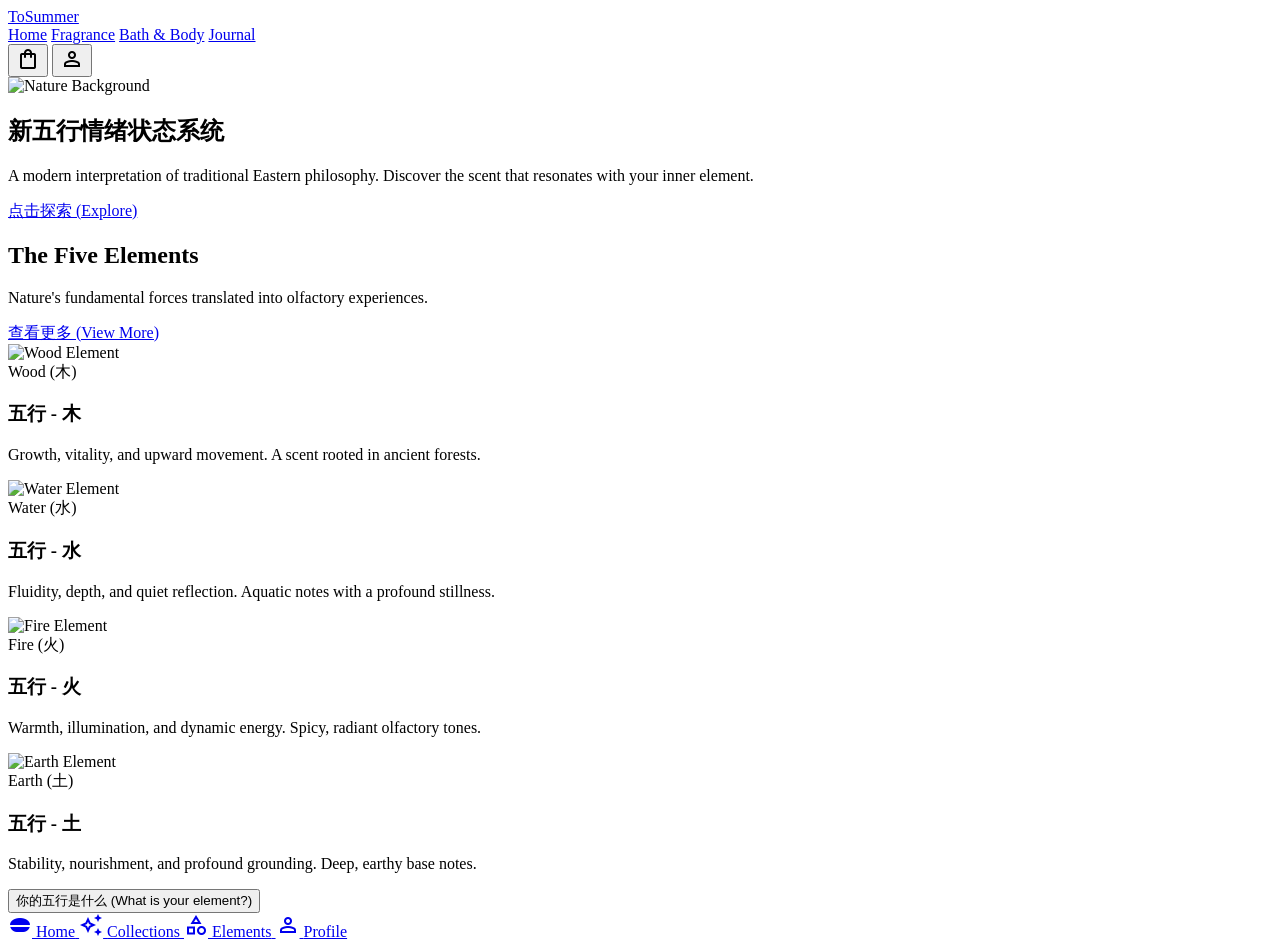
==== index.html @ 902cc2c5 "Initial commit with Vercel setup" ====
<!DOCTYPE html>

<html class="light" lang="zh-CN"><head>
<meta charset="utf-8"/>
<meta content="width=device-width, initial-scale=1.0" name="viewport"/>
<title>ToSummer 观夏 - Home</title>
<script src="https://cdn.tailwindcss.com?plugins=forms,container-queries"></script>
<link href="https://fonts.googleapis.com/css2?family=Material+Symbols+Outlined:wght,FILL@100..700,0..1&amp;display=swap" rel="stylesheet"/>
<link href="https://fonts.googleapis.com/css2?family=Montserrat:wght@400;700&amp;family=Source+Sans+3:wght@400;600&amp;family=Assistant:wght@300;400&amp;display=swap" rel="stylesheet"/>
<link href="https://fonts.googleapis.com/css2?family=Material+Symbols+Outlined:wght,FILL@100..700,0..1&amp;display=swap" rel="stylesheet"/>
<script id="tailwind-config">
        tailwind.config = {
            darkMode: "class",
            theme: {
                extend: {
                    "colors": {
                        "on-error": "#ffffff",
                        "surface-container": "#f0edec",
                        "tertiary-container": "#8c7146",
                        "surface-bright": "#fcf9f8",
                        "on-tertiary-fixed": "#281900",
                        "on-surface": "#1c1b1b",
                        "surface-container-lowest": "#ffffff",
                        "inverse-surface": "#313030",
                        "background": "#fcf9f8",
                        "surface-tint": "#006b5d",
                        "tertiary-fixed-dim": "#e3c290",
                        "on-tertiary": "#ffffff",
                        "on-secondary": "#ffffff",
                        "primary-fixed-dim": "#77d7c5",
                        "surface-dim": "#dcd9d9",
                        "surface-container-low": "#f6f3f2",
                        "on-primary": "#ffffff",
                        "outline": "#6e7a76",
                        "error": "#ba1a1a",
                        "primary-container": "#108474",
                        "on-secondary-fixed-variant": "#792f1b",
                        "on-primary-fixed-variant": "#005046",
                        "on-error-container": "#93000a",
                        "secondary-container": "#ff987c",
                        "tertiary": "#715930",
                        "surface": "#fcf9f8",
                        "on-secondary-fixed": "#3b0800",
                        "primary-fixed": "#93f4e0",
                        "on-primary-fixed": "#00201b",
                        "tertiary-fixed": "#ffdeac",
                        "surface-variant": "#e5e2e1",
                        "error-container": "#ffdad6",
                        "secondary-fixed": "#ffdbd1",
                        "on-tertiary-fixed-variant": "#59431c",
                        "on-secondary-container": "#772e1a",
                        "secondary-fixed-dim": "#ffb5a1",
                        "secondary": "#984630",
                        "surface-container-highest": "#e5e2e1",
                        "primary": "#00695c",
                        "surface-container-high": "#eae7e7",
                        "on-primary-container": "#fafffc",
                        "outline-variant": "#bdc9c5",
                        "inverse-on-surface": "#f3f0ef",
                        "on-background": "#1c1b1b",
                        "on-tertiary-container": "#fffdff",
                        "inverse-primary": "#77d7c5",
                        "on-surface-variant": "#3e4946"
                    },
                    "borderRadius": {
                        "DEFAULT": "0.125rem",
                        "lg": "0.25rem",
                        "xl": "0.5rem",
                        "full": "0.75rem"
                    },
                    "spacing": {
                        "section-gap": "120px",
                        "stack-md": "16px",
                        "margin-mobile": "20px",
                        "margin-desktop": "80px",
                        "stack-lg": "32px",
                        "container-max": "1440px",
                        "gutter": "24px",
                        "stack-sm": "8px"
                    },
                    "fontFamily": {
                        "headline-md": ["Montserrat"],
                        "body-md": ["Source Sans 3"],
                        "headline-lg": ["Montserrat"],
                        "label-sm": ["Assistant"],
                        "headline-lg-mobile": ["Montserrat"],
                        "display-lg": ["Montserrat"],
                        "body-lg": ["Source Sans 3"]
                    },
                    "fontSize": {
                        "headline-md": ["24px", { "lineHeight": "1.3", "fontWeight": "700" }],
                        "body-md": ["16px", { "lineHeight": "1.7", "fontWeight": "400" }],
                        "headline-lg": ["40px", { "lineHeight": "1.2", "fontWeight": "700" }],
                        "label-sm": ["12px", { "lineHeight": "1.5", "letterSpacing": "0.1em", "fontWeight": "300" }],
                        "headline-lg-mobile": ["32px", { "lineHeight": "1.2", "fontWeight": "700" }],
                        "display-lg": ["64px", { "lineHeight": "1.1", "letterSpacing": "-0.02em", "fontWeight": "700" }],
                        "body-lg": ["18px", { "lineHeight": "1.8", "fontWeight": "400" }]
                    }
                }
            }
        }
    </script>
<style>
        .hide-scrollbar::-webkit-scrollbar {
            display: none;
        }
        .hide-scrollbar {
            -ms-overflow-style: none;
            scrollbar-width: none;
        }
    </style>
</head>
<body class="bg-background text-on-surface font-body-md antialiased overflow-x-hidden selection:bg-primary-container selection:text-on-primary-container">
<!-- TopAppBar -->
<header class="hidden md:flex bg-surface/95 dark:bg-surface/95 docked full-width top-0 sticky z-50 backdrop-blur-xl border-b-[0.5px] border-outline-variant/30 shadow-[0_8px_30px_rgb(0,0,0,0.02)] flex justify-between items-center w-full px-margin-mobile md:px-margin-desktop py-stack-md max-w-container-max mx-auto">
<div class="flex items-center gap-gutter">
<a class="font-headline-md text-headline-md tracking-[0.2em] text-on-surface dark:text-surface-bright uppercase hover:opacity-80 transition-all duration-500 ease-out" href="index.html">ToSummer</a>
</div>
<nav class="flex items-center gap-stack-lg">
<a class="font-label-sm text-label-sm text-primary dark:text-primary-fixed-dim font-bold border-b-[0.5px] border-primary pb-1 Active: scale-95 transition-transform duration-200" href="index.html">Home</a>
<a class="font-label-sm text-label-sm text-on-surface-variant font-medium hover:text-primary transition-colors duration-300 hover:opacity-80 transition-all duration-500 ease-out" href="screen2.html">Fragrance</a>
<a class="font-label-sm text-label-sm text-on-surface-variant font-medium hover:text-primary transition-colors duration-300 hover:opacity-80 transition-all duration-500 ease-out" href="screen3.html">Bath &amp; Body</a>
<a class="font-label-sm text-label-sm text-on-surface-variant font-medium hover:text-primary transition-colors duration-300 hover:opacity-80 transition-all duration-500 ease-out" href="#">Journal</a>
</nav>
<div class="flex items-center gap-stack-md">
<button aria-label="shopping_bag" class="text-on-surface hover:opacity-80 transition-all duration-500 ease-out">
<span class="material-symbols-outlined" data-icon="shopping_bag">shopping_bag</span>
</button>
<button aria-label="person" class="text-on-surface hover:opacity-80 transition-all duration-500 ease-out">
<span class="material-symbols-outlined" data-icon="person">person</span>
</button>
</div>
</header>
<!-- Main Content Canvas -->
<main class="w-full pb-section-gap md:pb-0">
<!-- Hero Section -->
<section class="relative w-full h-[870px] md:h-screen flex items-center justify-center overflow-hidden bg-surface-container-low">
<!-- Background Image -->
<div class="absolute inset-0 z-0">
<img alt="Nature Background" class="w-full h-full object-cover opacity-80 mix-blend-multiply transition-transform duration-[20s] ease-linear hover:scale-105" data-alt="A serene, high-end editorial photography shot of a misty bamboo forest at dawn. The atmosphere is ethereal and deeply calming, aligning with a luxury wellness brand. Soft, diffused morning light filters through the tall bamboo stalks, creating a delicate interplay of shadows and muted green tones. The aesthetic is extremely minimalist, embodying quiet luxury with a focus on natural textures and expansive negative space. The overall color palette leans heavily into sophisticated, desaturated greens and soft whites, matching the brand's premium, intellectual Eastern philosophy vibe." src="https://lh3.googleusercontent.com/aida-public/[base64]"/>
<!-- Soft Gradient Overlay -->
<div class="absolute inset-0 bg-gradient-to-b from-transparent via-surface/20 to-surface"></div>
</div>
<!-- Hero Content -->
<div class="relative z-10 text-center px-margin-mobile flex flex-col items-center max-w-3xl mx-auto">
<h1 class="font-display-lg text-display-lg text-on-surface mb-stack-lg tracking-tight">
                    新五行情绪状态系统
                </h1>
<p class="font-body-lg text-body-lg text-on-surface-variant mb-stack-lg max-w-xl mx-auto">
                    A modern interpretation of traditional Eastern philosophy. Discover the scent that resonates with your inner element.
                </p>
<a class="inline-flex items-center justify-center bg-on-surface text-surface px-stack-lg py-stack-sm font-label-sm text-label-sm uppercase tracking-widest hover:bg-primary-container hover:-translate-y-1 transition-all duration-300 shadow-[0_8px_30px_rgb(0,0,0,0.1)]" href="#explore">
                    点击探索 (Explore)
                </a>
</div>
</section>
<!-- Five Elements Horizontal Scroll -->
<section class="py-section-gap px-margin-mobile md:px-margin-desktop bg-surface relative" id="explore">
<div class="flex flex-col md:flex-row justify-between items-end mb-stack-lg max-w-container-max mx-auto">
<div class="max-w-2xl">
<h2 class="font-headline-lg text-headline-lg text-on-surface mb-stack-sm">The Five Elements</h2>
<p class="font-body-md text-body-md text-on-surface-variant">Nature's fundamental forces translated into olfactory experiences.</p>
</div>
<a class="mt-stack-md md:mt-0 font-label-sm text-label-sm text-on-surface border-b border-on-surface pb-1 hover:text-primary hover:border-primary transition-colors uppercase tracking-wider" href="#">
                    查看更多 (View More)
                </a>
</div>
<div class="w-full overflow-x-auto hide-scrollbar snap-x snap-mandatory pb-stack-lg pt-stack-md">
<div class="flex gap-gutter w-max max-w-container-max mx-auto pr-margin-mobile md:pr-margin-desktop">
<!-- Element Card: Wood -->
<div class="snap-start shrink-0 w-[280px] md:w-[360px] group cursor-pointer">
<div class="relative aspect-[3/4] mb-stack-md overflow-hidden bg-surface-container-low">
<img alt="Wood Element" class="w-full h-full object-cover transition-transform duration-700 group-hover:scale-105 opacity-90" data-alt="A macro, editorial-style photograph of deeply textured, ancient tree bark interlaced with vibrant, fresh green moss. The lighting is soft and moody, highlighting the tactile ridges of the wood and the delicate structure of the moss. The composition is highly asymmetrical, leaving negative space to evoke a sense of quiet luxury and natural growth. The color palette focuses on deep, grounding browns and muted, sophisticated forest greens, reflecting the 'Wood' element in an elegant, minimalist aesthetic." src="https://lh3.googleusercontent.com/aida-public/[base64]"/>
<div class="absolute inset-0 bg-black/5 opacity-0 group-hover:opacity-100 transition-opacity duration-300"></div>
<!-- Tag -->
<div class="absolute top-4 left-4 bg-primary-container/10 backdrop-blur-sm px-3 py-1 font-label-sm text-label-sm text-primary">
                                Wood (木)
                            </div>
</div>
<h3 class="font-headline-md text-headline-md text-on-surface mb-2">五行 - 木</h3>
<p class="font-body-md text-body-md text-on-surface-variant line-clamp-2">Growth, vitality, and upward movement. A scent rooted in ancient forests.</p>
</div>
<!-- Element Card: Water -->
<div class="snap-start shrink-0 w-[280px] md:w-[360px] group cursor-pointer">
<div class="relative aspect-[3/4] mb-stack-md overflow-hidden bg-surface-container-low">
<img alt="Water Element" class="w-full h-full object-cover transition-transform duration-700 group-hover:scale-105 opacity-90 grayscale-[20%]" data-alt="A minimalist, abstract photograph of dark, rippling water. The surface captures subtle, fluid reflections of pale light, creating a sense of deep, calm movement. The lighting is low-key, emphasizing the smooth, liquid textures and creating a serene, meditative mood. The overall visual style is sleek and luxurious, utilizing a monochromatic palette of deep charcoal greys and stark whites to represent the 'Water' element with an elevated, contemporary editorial feel." src="https://lh3.googleusercontent.com/aida-public/[base64]"/>
<div class="absolute inset-0 bg-black/5 opacity-0 group-hover:opacity-100 transition-opacity duration-300"></div>
<div class="absolute top-4 left-4 bg-surface-dim/30 backdrop-blur-sm px-3 py-1 font-label-sm text-label-sm text-on-surface">
                                Water (水)
                            </div>
</div>
<h3 class="font-headline-md text-headline-md text-on-surface mb-2">五行 - 水</h3>
<p class="font-body-md text-body-md text-on-surface-variant line-clamp-2">Fluidity, depth, and quiet reflection. Aquatic notes with a profound stillness.</p>
</div>
<!-- Element Card: Fire -->
<div class="snap-start shrink-0 w-[280px] md:w-[360px] group cursor-pointer">
<div class="relative aspect-[3/4] mb-stack-md overflow-hidden bg-surface-container-low">
<img alt="Fire Element" class="w-full h-full object-cover transition-transform duration-700 group-hover:scale-105 opacity-90" data-alt="A highly stylized, long-exposure photograph of a solitary, elegant flame against a completely dark background. The fire is captured as a smooth, almost sculptural ribbon of light, radiating warmth without chaos. The lighting is dramatic, focused entirely on the ember-like glow. The composition is centered and minimalist, evoking passion and energy refined into quiet luxury. The color palette features intense, sophisticated amber and subtle coral tones against absolute black, representing the 'Fire' element." src="https://lh3.googleusercontent.com/aida-public/[base64]"/>
<div class="absolute inset-0 bg-black/5 opacity-0 group-hover:opacity-100 transition-opacity duration-300"></div>
<div class="absolute top-4 left-4 bg-secondary-container/20 backdrop-blur-sm px-3 py-1 font-label-sm text-label-sm text-secondary">
                                Fire (火)
                            </div>
</div>
<h3 class="font-headline-md text-headline-md text-on-surface mb-2">五行 - 火</h3>
<p class="font-body-md text-body-md text-on-surface-variant line-clamp-2">Warmth, illumination, and dynamic energy. Spicy, radiant olfactory tones.</p>
</div>
<!-- Element Card: Earth -->
<div class="snap-start shrink-0 w-[280px] md:w-[360px] group cursor-pointer">
<div class="relative aspect-[3/4] mb-stack-md overflow-hidden bg-surface-container-low">
<img alt="Earth Element" class="w-full h-full object-cover transition-transform duration-700 group-hover:scale-105 opacity-90" data-alt="An abstract, macro shot of cracked, dry earth transitioning into smooth, polished terracotta clay. The image emphasizes the rich, tactile textures of soil and stone. The lighting is warm, natural, and directional, creating soft shadows that highlight the surface variations. The mood is grounding and stable, fitting for a high-end wellness brand. The palette relies on luxurious, muted ochres, warm taupes, and soft sand colors to represent the 'Earth' element in a minimalist, editorial style." src="https://lh3.googleusercontent.com/aida-public/[base64]"/>
<div class="absolute inset-0 bg-black/5 opacity-0 group-hover:opacity-100 transition-opacity duration-300"></div>
<div class="absolute top-4 left-4 bg-tertiary-container/10 backdrop-blur-sm px-3 py-1 font-label-sm text-label-sm text-tertiary">
                                Earth (土)
                            </div>
</div>
<h3 class="font-headline-md text-headline-md text-on-surface mb-2">五行 - 土</h3>
<p class="font-body-md text-body-md text-on-surface-variant line-clamp-2">Stability, nourishment, and profound grounding. Deep, earthy base notes.</p>
</div>
</div>
</div>
<!-- Prominent CTA -->
<div class="mt-stack-lg flex justify-center">
<button class="bg-transparent border border-on-surface text-on-surface px-margin-desktop py-stack-md font-label-sm text-label-sm uppercase tracking-widest hover:bg-surface-container hover:shadow-[0_4px_20px_rgb(0,0,0,0.05)] transition-all duration-300">
                    你的五行是什么 (What is your element?)
                </button>
</div>
</section>
</main>
<!-- BottomNavBar (Mobile Only) -->
<nav class="md:hidden bg-surface/90 dark:bg-surface-container-lowest/90 fixed bottom-0 w-full z-50 rounded-t-full backdrop-blur-2xl border-t-[0.5px] border-outline-variant/20 shadow-[0_-10px_40px_rgba(0,0,0,0.03)] fixed bottom-0 left-0 w-full flex justify-around items-center py-stack-md px-margin-mobile bg-surface/95">
<a class="flex flex-col items-center justify-center text-primary dark:text-primary-fixed-dim font-bold scale-110 transition-transform Active: tap-highlight-none transition-all duration-300" href="#">
<span class="material-symbols-outlined mb-1" data-icon="home_mini" style="font-variation-settings: 'FILL' 1;">home_mini</span>
<span class="font-label-sm text-label-sm tracking-widest">Home</span>
</a>
<a class="flex flex-col items-center justify-center text-on-surface-variant/60 hover:text-primary/80 transition-colors Active: tap-highlight-none transition-all duration-300" href="#">
<span class="material-symbols-outlined mb-1" data-icon="auto_awesome">auto_awesome</span>
<span class="font-label-sm text-label-sm tracking-widest">Collections</span>
</a>
<a class="flex flex-col items-center justify-center text-on-surface-variant/60 hover:text-primary/80 transition-colors Active: tap-highlight-none transition-all duration-300" href="#">
<span class="material-symbols-outlined mb-1" data-icon="category">category</span>
<span class="font-label-sm text-label-sm tracking-widest">Elements</span>
</a>
<a class="flex flex-col items-center justify-center text-on-surface-variant/60 hover:text-primary/80 transition-colors Active: tap-highlight-none transition-all duration-300" href="#">
<span class="material-symbols-outlined mb-1" data-icon="person">person</span>
<span class="font-label-sm text-label-sm tracking-widest">Profile</span>
</a>
</nav>
</body></html>
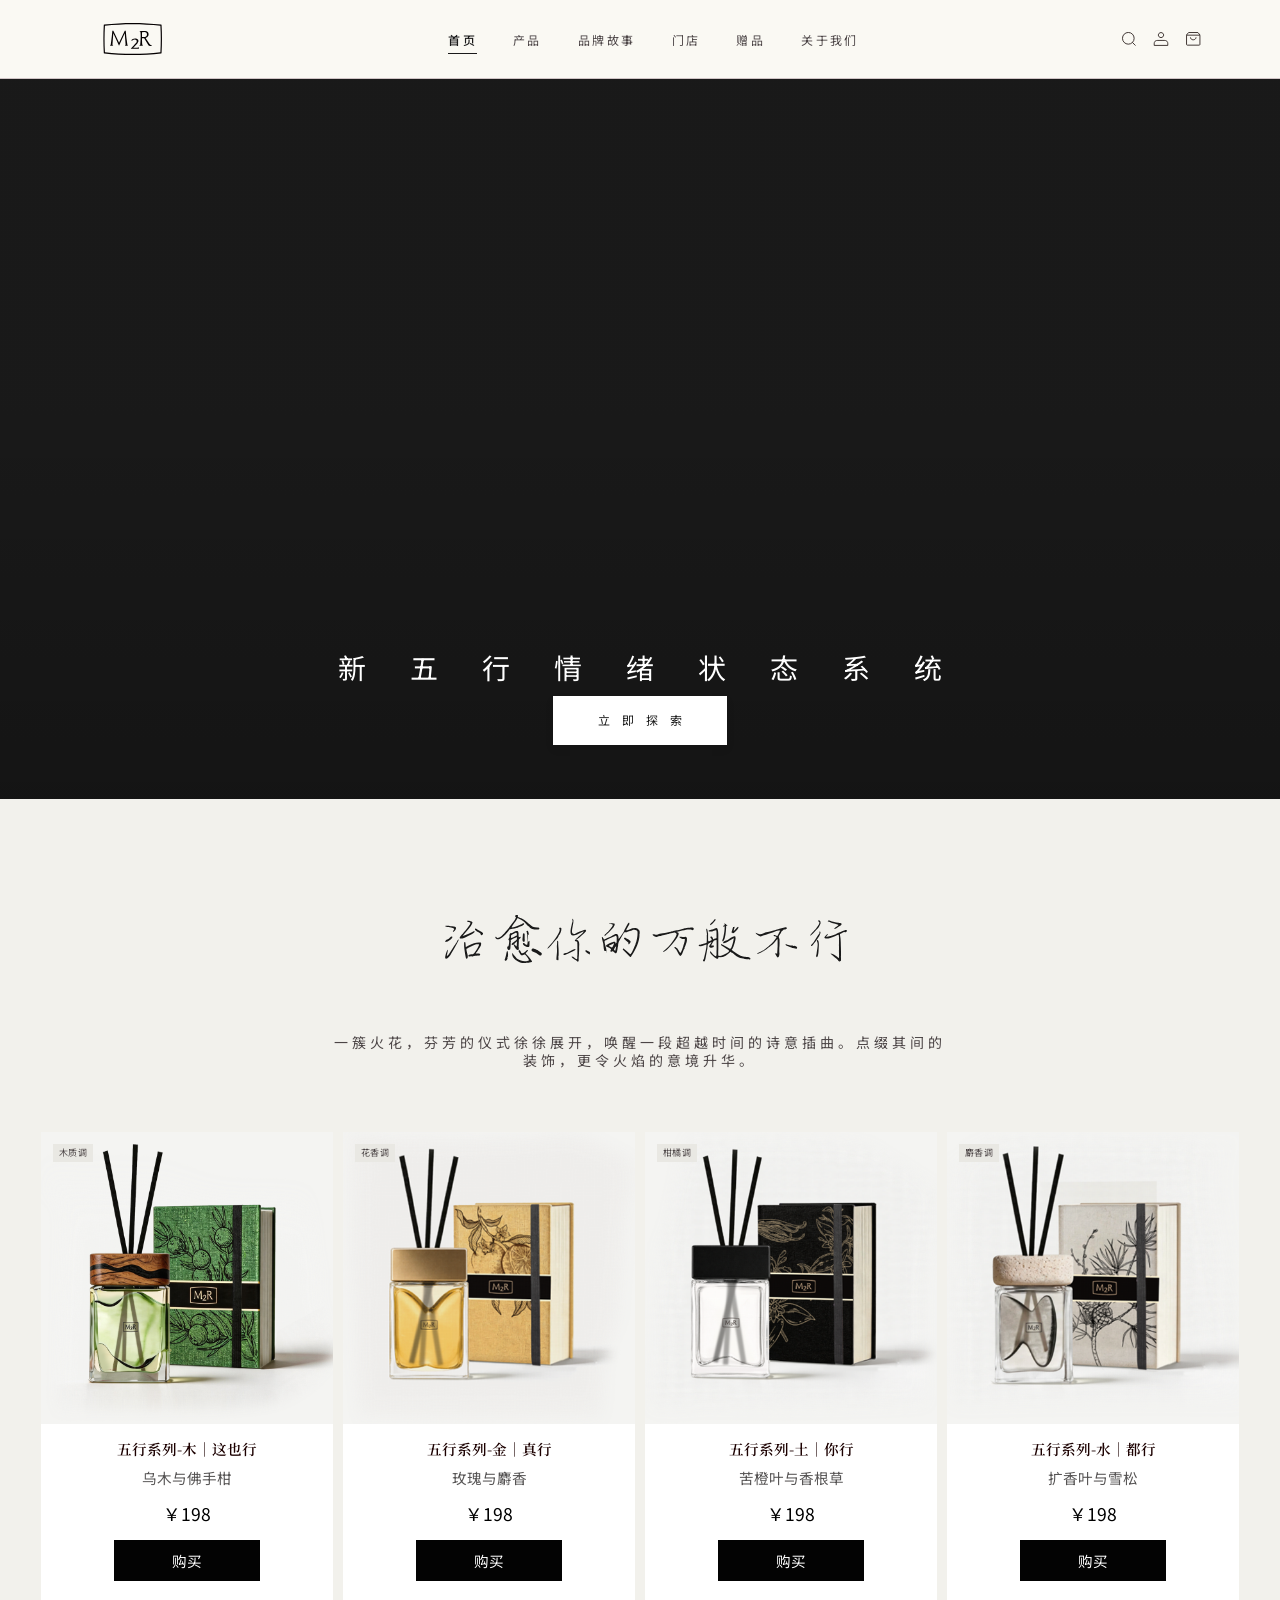
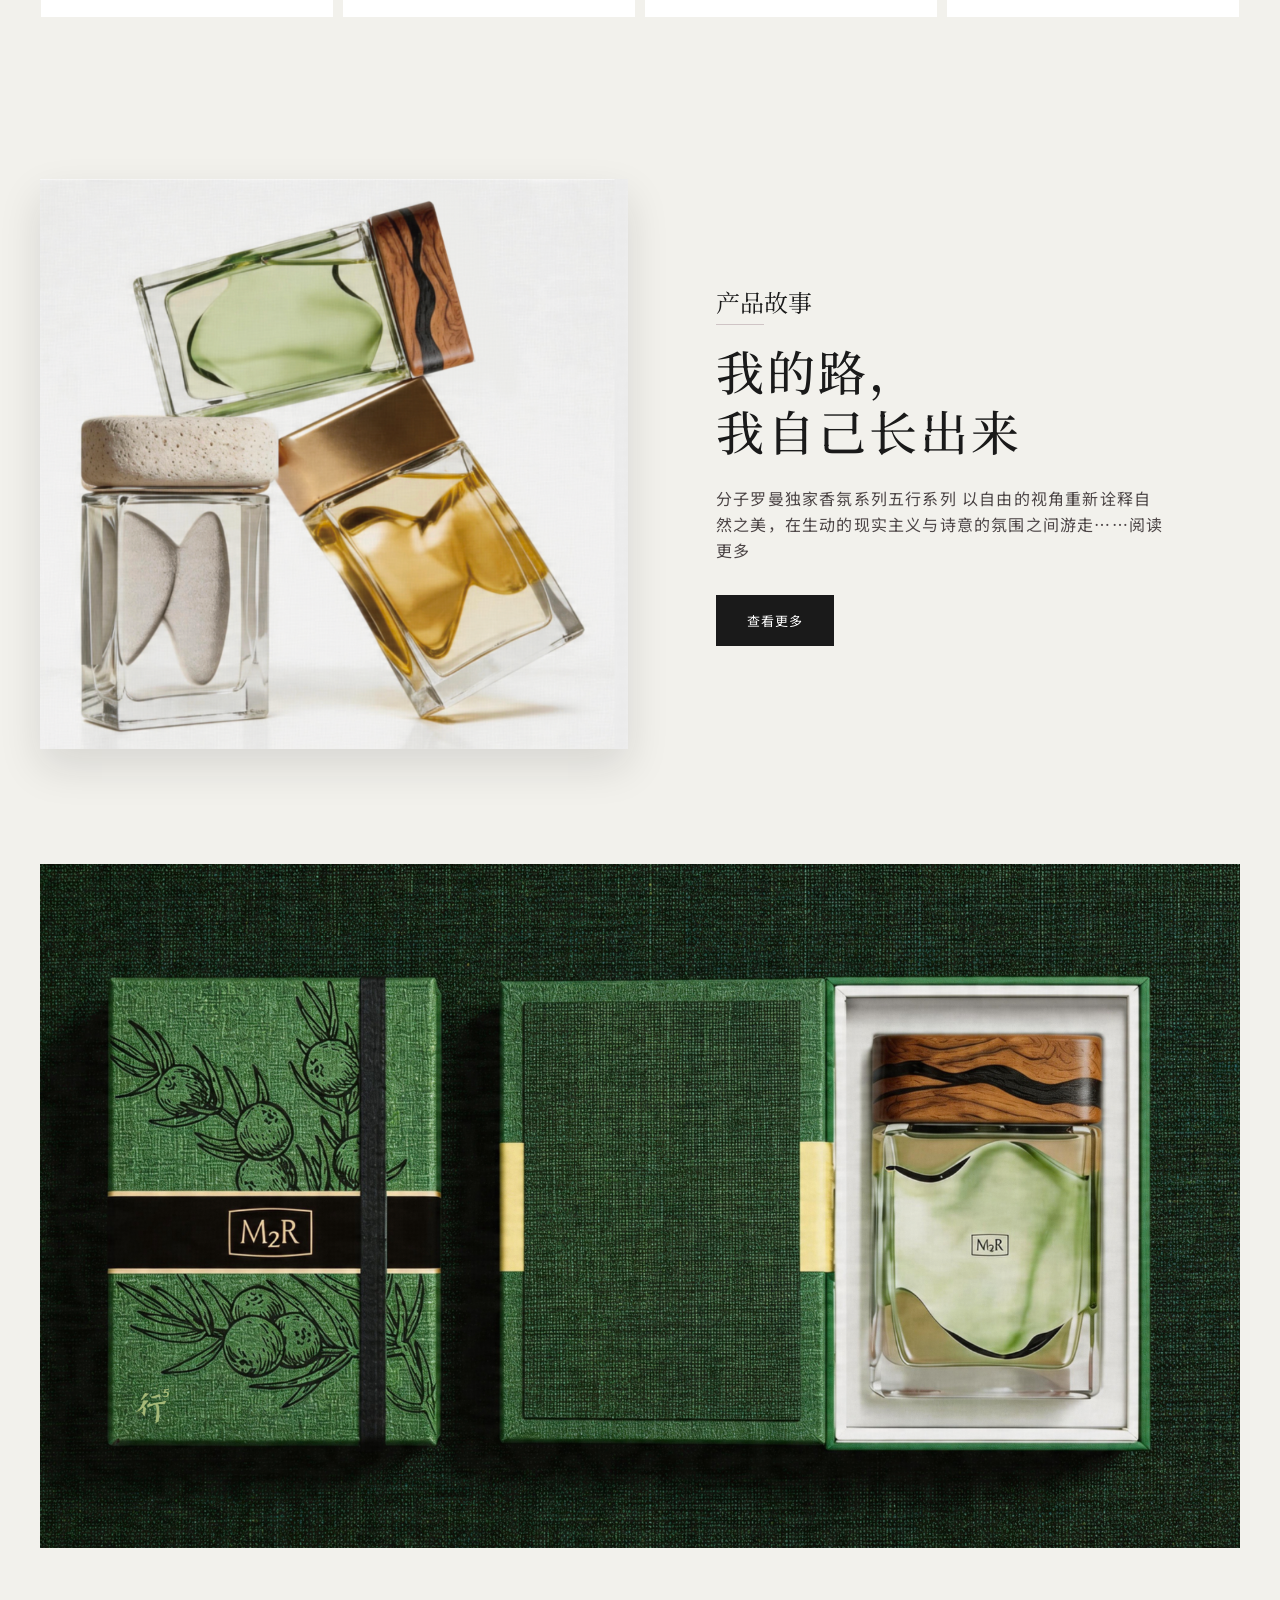
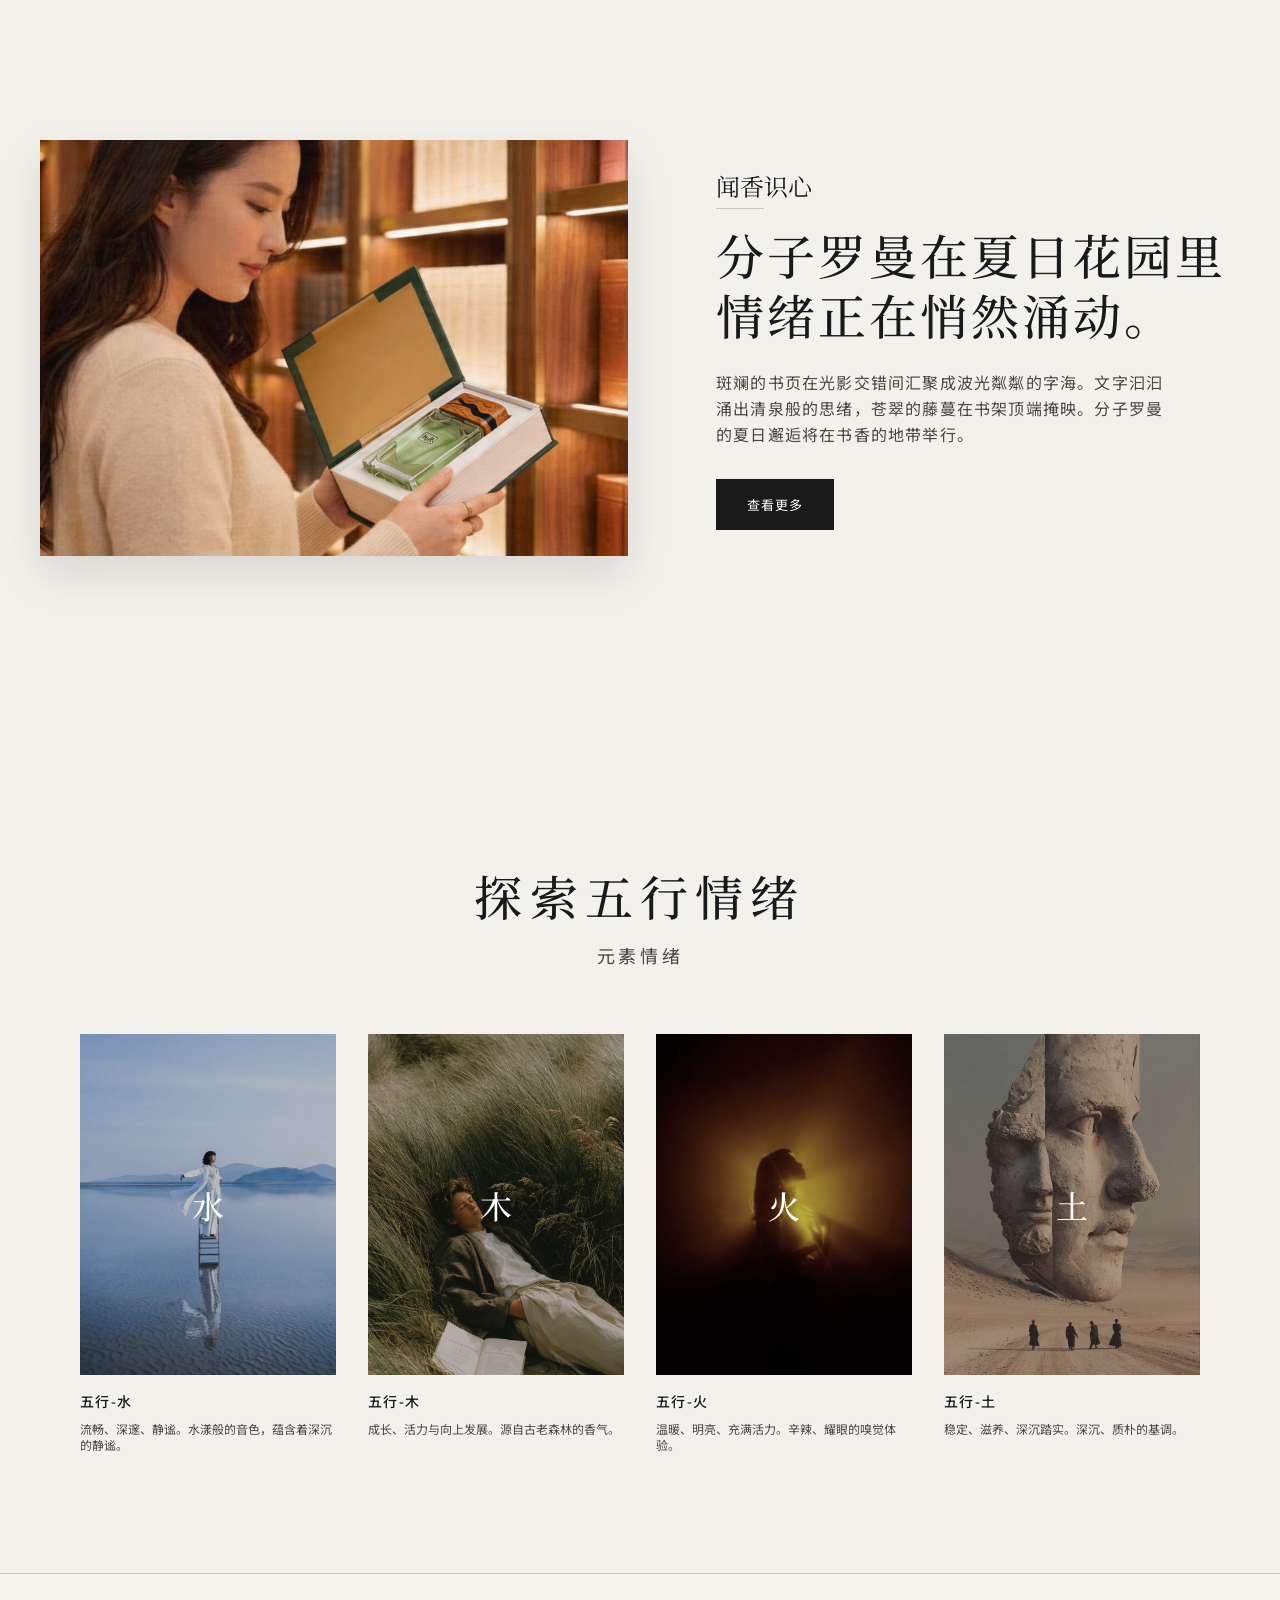
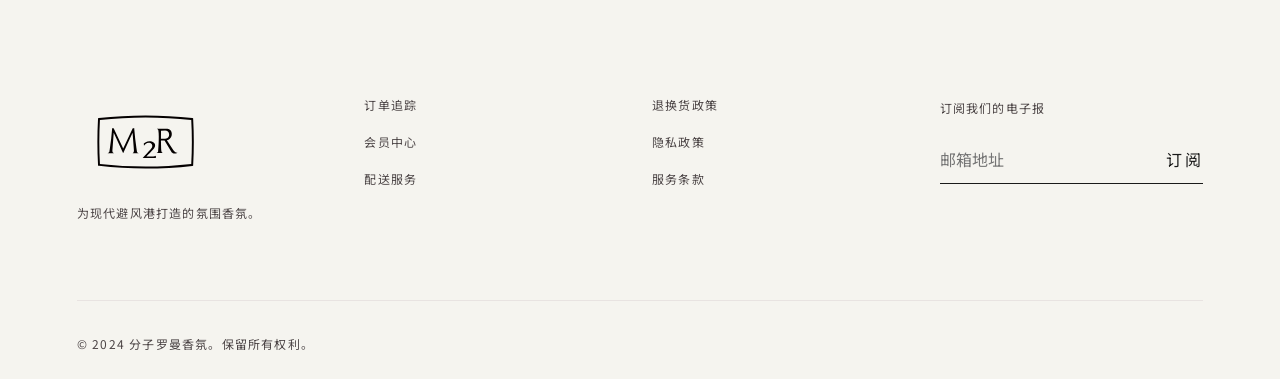
==== commit 730f80d0: "Deploy: add full site, remove old screen files, clean up" ====
--- a/index.html
+++ b/index.html
@@ -1,248 +1,143 @@
 <!DOCTYPE html>
+<html lang="zh-CN">
 
-<html class="light" lang="zh-CN"><head>
-<meta charset="utf-8"/>
-<meta content="width=device-width, initial-scale=1.0" name="viewport"/>
-<title>ToSummer 观夏 - Home</title>
-<script src="https://cdn.tailwindcss.com?plugins=forms,container-queries"></script>
-<link href="https://fonts.googleapis.com/css2?family=Material+Symbols+Outlined:wght,FILL@100..700,0..1&amp;display=swap" rel="stylesheet"/>
-<link href="https://fonts.googleapis.com/css2?family=Montserrat:wght@400;700&amp;family=Source+Sans+3:wght@400;600&amp;family=Assistant:wght@300;400&amp;display=swap" rel="stylesheet"/>
-<link href="https://fonts.googleapis.com/css2?family=Material+Symbols+Outlined:wght,FILL@100..700,0..1&amp;display=swap" rel="stylesheet"/>
-<script id="tailwind-config">
-        tailwind.config = {
-            darkMode: "class",
-            theme: {
-                extend: {
-                    "colors": {
-                        "on-error": "#ffffff",
-                        "surface-container": "#f0edec",
-                        "tertiary-container": "#8c7146",
-                        "surface-bright": "#fcf9f8",
-                        "on-tertiary-fixed": "#281900",
-                        "on-surface": "#1c1b1b",
-                        "surface-container-lowest": "#ffffff",
-                        "inverse-surface": "#313030",
-                        "background": "#fcf9f8",
-                        "surface-tint": "#006b5d",
-                        "tertiary-fixed-dim": "#e3c290",
-                        "on-tertiary": "#ffffff",
-                        "on-secondary": "#ffffff",
-                        "primary-fixed-dim": "#77d7c5",
-                        "surface-dim": "#dcd9d9",
-                        "surface-container-low": "#f6f3f2",
-                        "on-primary": "#ffffff",
-                        "outline": "#6e7a76",
-                        "error": "#ba1a1a",
-                        "primary-container": "#108474",
-                        "on-secondary-fixed-variant": "#792f1b",
-                        "on-primary-fixed-variant": "#005046",
-                        "on-error-container": "#93000a",
-                        "secondary-container": "#ff987c",
-                        "tertiary": "#715930",
-                        "surface": "#fcf9f8",
-                        "on-secondary-fixed": "#3b0800",
-                        "primary-fixed": "#93f4e0",
-                        "on-primary-fixed": "#00201b",
-                        "tertiary-fixed": "#ffdeac",
-                        "surface-variant": "#e5e2e1",
-                        "error-container": "#ffdad6",
-                        "secondary-fixed": "#ffdbd1",
-                        "on-tertiary-fixed-variant": "#59431c",
-                        "on-secondary-container": "#772e1a",
-                        "secondary-fixed-dim": "#ffb5a1",
-                        "secondary": "#984630",
-                        "surface-container-highest": "#e5e2e1",
-                        "primary": "#00695c",
-                        "surface-container-high": "#eae7e7",
-                        "on-primary-container": "#fafffc",
-                        "outline-variant": "#bdc9c5",
-                        "inverse-on-surface": "#f3f0ef",
-                        "on-background": "#1c1b1b",
-                        "on-tertiary-container": "#fffdff",
-                        "inverse-primary": "#77d7c5",
-                        "on-surface-variant": "#3e4946"
-                    },
-                    "borderRadius": {
-                        "DEFAULT": "0.125rem",
-                        "lg": "0.25rem",
-                        "xl": "0.5rem",
-                        "full": "0.75rem"
-                    },
-                    "spacing": {
-                        "section-gap": "120px",
-                        "stack-md": "16px",
-                        "margin-mobile": "20px",
-                        "margin-desktop": "80px",
-                        "stack-lg": "32px",
-                        "container-max": "1440px",
-                        "gutter": "24px",
-                        "stack-sm": "8px"
-                    },
-                    "fontFamily": {
-                        "headline-md": ["Montserrat"],
-                        "body-md": ["Source Sans 3"],
-                        "headline-lg": ["Montserrat"],
-                        "label-sm": ["Assistant"],
-                        "headline-lg-mobile": ["Montserrat"],
-                        "display-lg": ["Montserrat"],
-                        "body-lg": ["Source Sans 3"]
-                    },
-                    "fontSize": {
-                        "headline-md": ["24px", { "lineHeight": "1.3", "fontWeight": "700" }],
-                        "body-md": ["16px", { "lineHeight": "1.7", "fontWeight": "400" }],
-                        "headline-lg": ["40px", { "lineHeight": "1.2", "fontWeight": "700" }],
-                        "label-sm": ["12px", { "lineHeight": "1.5", "letterSpacing": "0.1em", "fontWeight": "300" }],
-                        "headline-lg-mobile": ["32px", { "lineHeight": "1.2", "fontWeight": "700" }],
-                        "display-lg": ["64px", { "lineHeight": "1.1", "letterSpacing": "-0.02em", "fontWeight": "700" }],
-                        "body-lg": ["18px", { "lineHeight": "1.8", "fontWeight": "400" }]
-                    }
-                }
-            }
-        }
-    </script>
-<style>
-        .hide-scrollbar::-webkit-scrollbar {
-            display: none;
-        }
-        .hide-scrollbar {
-            -ms-overflow-style: none;
-            scrollbar-width: none;
-        }
-    </style>
+<head>
+  <meta charset="utf-8" />
+  <meta name="viewport" content="width=device-width, initial-scale=1.0" />
+  <title>分子罗曼 - 主页</title>
+  <link rel="stylesheet" href="styles.css" />
+  <script src="site.js" defer></script>
 </head>
-<body class="bg-background text-on-surface font-body-md antialiased overflow-x-hidden selection:bg-primary-container selection:text-on-primary-container">
-<!-- TopAppBar -->
-<header class="hidden md:flex bg-surface/95 dark:bg-surface/95 docked full-width top-0 sticky z-50 backdrop-blur-xl border-b-[0.5px] border-outline-variant/30 shadow-[0_8px_30px_rgb(0,0,0,0.02)] flex justify-between items-center w-full px-margin-mobile md:px-margin-desktop py-stack-md max-w-container-max mx-auto">
-<div class="flex items-center gap-gutter">
-<a class="font-headline-md text-headline-md tracking-[0.2em] text-on-surface dark:text-surface-bright uppercase hover:opacity-80 transition-all duration-500 ease-out" href="index.html">ToSummer</a>
-</div>
-<nav class="flex items-center gap-stack-lg">
-<a class="font-label-sm text-label-sm text-primary dark:text-primary-fixed-dim font-bold border-b-[0.5px] border-primary pb-1 Active: scale-95 transition-transform duration-200" href="index.html">Home</a>
-<a class="font-label-sm text-label-sm text-on-surface-variant font-medium hover:text-primary transition-colors duration-300 hover:opacity-80 transition-all duration-500 ease-out" href="screen2.html">Fragrance</a>
-<a class="font-label-sm text-label-sm text-on-surface-variant font-medium hover:text-primary transition-colors duration-300 hover:opacity-80 transition-all duration-500 ease-out" href="screen3.html">Bath &amp; Body</a>
-<a class="font-label-sm text-label-sm text-on-surface-variant font-medium hover:text-primary transition-colors duration-300 hover:opacity-80 transition-all duration-500 ease-out" href="#">Journal</a>
-</nav>
-<div class="flex items-center gap-stack-md">
-<button aria-label="shopping_bag" class="text-on-surface hover:opacity-80 transition-all duration-500 ease-out">
-<span class="material-symbols-outlined" data-icon="shopping_bag">shopping_bag</span>
-</button>
-<button aria-label="person" class="text-on-surface hover:opacity-80 transition-all duration-500 ease-out">
-<span class="material-symbols-outlined" data-icon="person">person</span>
-</button>
-</div>
-</header>
-<!-- Main Content Canvas -->
-<main class="w-full pb-section-gap md:pb-0">
-<!-- Hero Section -->
-<section class="relative w-full h-[870px] md:h-screen flex items-center justify-center overflow-hidden bg-surface-container-low">
-<!-- Background Image -->
-<div class="absolute inset-0 z-0">
-<img alt="Nature Background" class="w-full h-full object-cover opacity-80 mix-blend-multiply transition-transform duration-[20s] ease-linear hover:scale-105" data-alt="A serene, high-end editorial photography shot of a misty bamboo forest at dawn. The atmosphere is ethereal and deeply calming, aligning with a luxury wellness brand. Soft, diffused morning light filters through the tall bamboo stalks, creating a delicate interplay of shadows and muted green tones. The aesthetic is extremely minimalist, embodying quiet luxury with a focus on natural textures and expansive negative space. The overall color palette leans heavily into sophisticated, desaturated greens and soft whites, matching the brand's premium, intellectual Eastern philosophy vibe." src="https://lh3.googleusercontent.com/aida-public/[base64]"/>
-<!-- Soft Gradient Overlay -->
-<div class="absolute inset-0 bg-gradient-to-b from-transparent via-surface/20 to-surface"></div>
-</div>
-<!-- Hero Content -->
-<div class="relative z-10 text-center px-margin-mobile flex flex-col items-center max-w-3xl mx-auto">
-<h1 class="font-display-lg text-display-lg text-on-surface mb-stack-lg tracking-tight">
-                    新五行情绪状态系统
-                </h1>
-<p class="font-body-lg text-body-lg text-on-surface-variant mb-stack-lg max-w-xl mx-auto">
-                    A modern interpretation of traditional Eastern philosophy. Discover the scent that resonates with your inner element.
-                </p>
-<a class="inline-flex items-center justify-center bg-on-surface text-surface px-stack-lg py-stack-sm font-label-sm text-label-sm uppercase tracking-widest hover:bg-primary-container hover:-translate-y-1 transition-all duration-300 shadow-[0_8px_30px_rgb(0,0,0,0.1)]" href="#explore">
-                    点击探索 (Explore)
-                </a>
-</div>
-</section>
-<!-- Five Elements Horizontal Scroll -->
-<section class="py-section-gap px-margin-mobile md:px-margin-desktop bg-surface relative" id="explore">
-<div class="flex flex-col md:flex-row justify-between items-end mb-stack-lg max-w-container-max mx-auto">
-<div class="max-w-2xl">
-<h2 class="font-headline-lg text-headline-lg text-on-surface mb-stack-sm">The Five Elements</h2>
-<p class="font-body-md text-body-md text-on-surface-variant">Nature's fundamental forces translated into olfactory experiences.</p>
-</div>
-<a class="mt-stack-md md:mt-0 font-label-sm text-label-sm text-on-surface border-b border-on-surface pb-1 hover:text-primary hover:border-primary transition-colors uppercase tracking-wider" href="#">
-                    查看更多 (View More)
-                </a>
-</div>
-<div class="w-full overflow-x-auto hide-scrollbar snap-x snap-mandatory pb-stack-lg pt-stack-md">
-<div class="flex gap-gutter w-max max-w-container-max mx-auto pr-margin-mobile md:pr-margin-desktop">
-<!-- Element Card: Wood -->
-<div class="snap-start shrink-0 w-[280px] md:w-[360px] group cursor-pointer">
-<div class="relative aspect-[3/4] mb-stack-md overflow-hidden bg-surface-container-low">
-<img alt="Wood Element" class="w-full h-full object-cover transition-transform duration-700 group-hover:scale-105 opacity-90" data-alt="A macro, editorial-style photograph of deeply textured, ancient tree bark interlaced with vibrant, fresh green moss. The lighting is soft and moody, highlighting the tactile ridges of the wood and the delicate structure of the moss. The composition is highly asymmetrical, leaving negative space to evoke a sense of quiet luxury and natural growth. The color palette focuses on deep, grounding browns and muted, sophisticated forest greens, reflecting the 'Wood' element in an elegant, minimalist aesthetic." src="https://lh3.googleusercontent.com/aida-public/[base64]"/>
-<div class="absolute inset-0 bg-black/5 opacity-0 group-hover:opacity-100 transition-opacity duration-300"></div>
-<!-- Tag -->
-<div class="absolute top-4 left-4 bg-primary-container/10 backdrop-blur-sm px-3 py-1 font-label-sm text-label-sm text-primary">
-                                Wood (木)
-                            </div>
-</div>
-<h3 class="font-headline-md text-headline-md text-on-surface mb-2">五行 - 木</h3>
-<p class="font-body-md text-body-md text-on-surface-variant line-clamp-2">Growth, vitality, and upward movement. A scent rooted in ancient forests.</p>
-</div>
-<!-- Element Card: Water -->
-<div class="snap-start shrink-0 w-[280px] md:w-[360px] group cursor-pointer">
-<div class="relative aspect-[3/4] mb-stack-md overflow-hidden bg-surface-container-low">
-<img alt="Water Element" class="w-full h-full object-cover transition-transform duration-700 group-hover:scale-105 opacity-90 grayscale-[20%]" data-alt="A minimalist, abstract photograph of dark, rippling water. The surface captures subtle, fluid reflections of pale light, creating a sense of deep, calm movement. The lighting is low-key, emphasizing the smooth, liquid textures and creating a serene, meditative mood. The overall visual style is sleek and luxurious, utilizing a monochromatic palette of deep charcoal greys and stark whites to represent the 'Water' element with an elevated, contemporary editorial feel." src="https://lh3.googleusercontent.com/aida-public/[base64]"/>
-<div class="absolute inset-0 bg-black/5 opacity-0 group-hover:opacity-100 transition-opacity duration-300"></div>
-<div class="absolute top-4 left-4 bg-surface-dim/30 backdrop-blur-sm px-3 py-1 font-label-sm text-label-sm text-on-surface">
-                                Water (水)
-                            </div>
-</div>
-<h3 class="font-headline-md text-headline-md text-on-surface mb-2">五行 - 水</h3>
-<p class="font-body-md text-body-md text-on-surface-variant line-clamp-2">Fluidity, depth, and quiet reflection. Aquatic notes with a profound stillness.</p>
-</div>
-<!-- Element Card: Fire -->
-<div class="snap-start shrink-0 w-[280px] md:w-[360px] group cursor-pointer">
-<div class="relative aspect-[3/4] mb-stack-md overflow-hidden bg-surface-container-low">
-<img alt="Fire Element" class="w-full h-full object-cover transition-transform duration-700 group-hover:scale-105 opacity-90" data-alt="A highly stylized, long-exposure photograph of a solitary, elegant flame against a completely dark background. The fire is captured as a smooth, almost sculptural ribbon of light, radiating warmth without chaos. The lighting is dramatic, focused entirely on the ember-like glow. The composition is centered and minimalist, evoking passion and energy refined into quiet luxury. The color palette features intense, sophisticated amber and subtle coral tones against absolute black, representing the 'Fire' element." src="https://lh3.googleusercontent.com/aida-public/[base64]"/>
-<div class="absolute inset-0 bg-black/5 opacity-0 group-hover:opacity-100 transition-opacity duration-300"></div>
-<div class="absolute top-4 left-4 bg-secondary-container/20 backdrop-blur-sm px-3 py-1 font-label-sm text-label-sm text-secondary">
-                                Fire (火)
-                            </div>
-</div>
-<h3 class="font-headline-md text-headline-md text-on-surface mb-2">五行 - 火</h3>
-<p class="font-body-md text-body-md text-on-surface-variant line-clamp-2">Warmth, illumination, and dynamic energy. Spicy, radiant olfactory tones.</p>
-</div>
-<!-- Element Card: Earth -->
-<div class="snap-start shrink-0 w-[280px] md:w-[360px] group cursor-pointer">
-<div class="relative aspect-[3/4] mb-stack-md overflow-hidden bg-surface-container-low">
-<img alt="Earth Element" class="w-full h-full object-cover transition-transform duration-700 group-hover:scale-105 opacity-90" data-alt="An abstract, macro shot of cracked, dry earth transitioning into smooth, polished terracotta clay. The image emphasizes the rich, tactile textures of soil and stone. The lighting is warm, natural, and directional, creating soft shadows that highlight the surface variations. The mood is grounding and stable, fitting for a high-end wellness brand. The palette relies on luxurious, muted ochres, warm taupes, and soft sand colors to represent the 'Earth' element in a minimalist, editorial style." src="https://lh3.googleusercontent.com/aida-public/[base64]"/>
-<div class="absolute inset-0 bg-black/5 opacity-0 group-hover:opacity-100 transition-opacity duration-300"></div>
-<div class="absolute top-4 left-4 bg-tertiary-container/10 backdrop-blur-sm px-3 py-1 font-label-sm text-label-sm text-tertiary">
-                                Earth (土)
-                            </div>
-</div>
-<h3 class="font-headline-md text-headline-md text-on-surface mb-2">五行 - 土</h3>
-<p class="font-body-md text-body-md text-on-surface-variant line-clamp-2">Stability, nourishment, and profound grounding. Deep, earthy base notes.</p>
-</div>
-</div>
-</div>
-<!-- Prominent CTA -->
-<div class="mt-stack-lg flex justify-center">
-<button class="bg-transparent border border-on-surface text-on-surface px-margin-desktop py-stack-md font-label-sm text-label-sm uppercase tracking-widest hover:bg-surface-container hover:shadow-[0_4px_20px_rgb(0,0,0,0.05)] transition-all duration-300">
-                    你的五行是什么 (What is your element?)
-                </button>
-</div>
-</section>
-</main>
-<!-- BottomNavBar (Mobile Only) -->
-<nav class="md:hidden bg-surface/90 dark:bg-surface-container-lowest/90 fixed bottom-0 w-full z-50 rounded-t-full backdrop-blur-2xl border-t-[0.5px] border-outline-variant/20 shadow-[0_-10px_40px_rgba(0,0,0,0.03)] fixed bottom-0 left-0 w-full flex justify-around items-center py-stack-md px-margin-mobile bg-surface/95">
-<a class="flex flex-col items-center justify-center text-primary dark:text-primary-fixed-dim font-bold scale-110 transition-transform Active: tap-highlight-none transition-all duration-300" href="#">
-<span class="material-symbols-outlined mb-1" data-icon="home_mini" style="font-variation-settings: 'FILL' 1;">home_mini</span>
-<span class="font-label-sm text-label-sm tracking-widest">Home</span>
-</a>
-<a class="flex flex-col items-center justify-center text-on-surface-variant/60 hover:text-primary/80 transition-colors Active: tap-highlight-none transition-all duration-300" href="#">
-<span class="material-symbols-outlined mb-1" data-icon="auto_awesome">auto_awesome</span>
-<span class="font-label-sm text-label-sm tracking-widest">Collections</span>
-</a>
-<a class="flex flex-col items-center justify-center text-on-surface-variant/60 hover:text-primary/80 transition-colors Active: tap-highlight-none transition-all duration-300" href="#">
-<span class="material-symbols-outlined mb-1" data-icon="category">category</span>
-<span class="font-label-sm text-label-sm tracking-widest">Elements</span>
-</a>
-<a class="flex flex-col items-center justify-center text-on-surface-variant/60 hover:text-primary/80 transition-colors Active: tap-highlight-none transition-all duration-300" href="#">
-<span class="material-symbols-outlined mb-1" data-icon="person">person</span>
-<span class="font-label-sm text-label-sm tracking-widest">Profile</span>
-</a>
-</nav>
-</body></html>+
+<body data-page="home">
+  <div data-site-header></div>
+  <main class="main figma-home-page">
+    <section class="figma-home-hero" aria-label="新五行情绪状态系统">
+      <video class="figma-hero-video" autoplay muted loop playsinline preload="auto" aria-hidden="true" tabindex="-1">
+        <source src="assets/figma/video.mp4" type="video/mp4" />
+      </video>
+      <div class="figma-hero-content">
+        <h1>新五行情绪状态系统</h1>
+        <a href="products.html">立即探索</a>
+      </div>
+    </section>
+
+    <section class="figma-home-products" aria-labelledby="home-products-title">
+      <div class="figma-home-heading">
+        <h2 id="home-products-title" class="handwriting-title" aria-label="治愈你的万般不行">
+          <svg id="homeSignatureSvg" class="home-signature" viewBox="0 0 342.23 117.11" role="img" aria-hidden="true">
+            <defs>
+              <mask id="homeWriteMask" maskUnits="userSpaceOnUse">
+                <rect width="342.23" height="117.11" fill="black" />
+                <g id="homeMaskStrokes" fill="none" stroke="white" stroke-linecap="round" stroke-linejoin="round"></g>
+              </mask>
+            </defs>
+            <g id="homeWrittenText" class="home-written-text" mask="url(#homeWriteMask)"></g>
+          </svg>
+        </h2>
+        <p>一簇火花，芬芳的仪式徐徐展开，唤醒一段超越时间的诗意插曲。点缀其间的装饰，更令火焰的意境升华。</p>
+      </div>
+      <div class="figma-product-row">
+        <article class="figma-home-product">
+          <a href="product-detail.html">
+            <div class="figma-home-product-image"><img src="assets/figma/home_product_wood.png" alt="五行系列木这也行" /></div>
+            <span>木质调</span>
+            <h3>五行系列-木｜这也行</h3>
+            <p>乌木与佛手柑</p>
+            <strong>￥198</strong>
+            <b>购买</b>
+          </a>
+        </article>
+        <article class="figma-home-product">
+          <a href="product-detail.html">
+            <div class="figma-home-product-image"><img src="assets/figma/home_product_gold.png" alt="五行系列金真行" /></div>
+            <span>花香调</span>
+            <h3>五行系列-金｜真行</h3>
+            <p>玫瑰与麝香</p>
+            <strong>￥198</strong>
+            <b>购买</b>
+          </a>
+        </article>
+        <article class="figma-home-product figma-home-product-earth">
+          <a href="product-detail.html">
+            <div class="figma-home-product-image"><img src="assets/figma/home_product_earth.png" alt="五行系列土膏松韵土你行" />
+            </div>
+            <span>柑橘调</span>
+            <h3>五行系列-土｜你行</h3>
+            <p>苦橙叶与香根草</p>
+            <strong>￥198</strong>
+            <b>购买</b>
+          </a>
+        </article>
+        <article class="figma-home-product">
+          <a href="product-detail.html">
+            <div class="figma-home-product-image"><img src="assets/figma/home_product_water.png" alt="五行系列水都行" /></div>
+            <span>麝香调</span>
+            <h3>五行系列-水｜都行</h3>
+            <p>扩香叶与雪松</p>
+            <strong>￥198</strong>
+            <b>购买</b>
+          </a>
+        </article>
+      </div>
+    </section>
+
+    <section class="figma-story-split" aria-labelledby="story-one-title">
+      <div class="figma-story-image"><img src="assets/figma/home_story.png" alt="分子罗曼产品故事场景" /></div>
+      <div class="figma-story-copy">
+        <p>产品故事</p>
+        <span></span>
+        <h2 id="story-one-title">我的路，<br />我自己长出来</h2>
+        <div>分子罗曼独家香氛系列五行系列 以自由的视角重新诠释自然之美，在生动的现实主义与诗意的氛围之间游走……阅读更多</div>
+        <a href="about.html">查看更多</a>
+      </div>
+    </section>
+
+    <section class="figma-home-banner" aria-label="绿色花园场景">
+      <img src="assets/figma/home_green.png" alt="绿色花园情绪场景" />
+    </section>
+
+    <section class="figma-story-split" aria-labelledby="story-two-title">
+      <div class="figma-story-image figma-story-image-crop"><img src="assets/figma/home_book.png" alt="书香花园场景" /></div>
+      <div class="figma-story-copy">
+        <p>闻香识心</p>
+        <span></span>
+        <h2 id="story-two-title">分子罗曼在夏日花园里情绪正在悄然涌动。</h2>
+        <div>斑斓的书页在光影交错间汇聚成波光粼粼的字海。文字汩汩涌出清泉般的思绪，苍翠的藤蔓在书架顶端掩映。分子罗曼的夏日邂逅将在书香的地带举行。</div>
+        <a href="about.html">查看更多</a>
+      </div>
+    </section>
+
+    <section class="figma-emotion-section" aria-labelledby="emotion-title">
+      <div class="figma-emotion-heading">
+        <h2 id="emotion-title">探索五行情绪</h2>
+        <p>元素情绪</p>
+      </div>
+      <div class="figma-emotion-grid">
+        <article>
+          <div><img src="assets/figma/home_bg_water.png" alt="五行水情绪" /><strong>水</strong></div>
+          <h3>五行-水</h3>
+          <p>流畅、深邃、静谧。水漾般的音色，蕴含着深沉的静谧。</p>
+        </article>
+        <article>
+          <div><img src="assets/figma/home_bg_wood.png" alt="五行木情绪" /><strong>木</strong></div>
+          <h3>五行-木</h3>
+          <p>成长、活力与向上发展。源自古老森林的香气。</p>
+        </article>
+        <article>
+          <div><img src="assets/figma/home_bg_fire.png" alt="五行火情绪" /><strong>火</strong></div>
+          <h3>五行-火</h3>
+          <p>温暖、明亮、充满活力。辛辣、耀眼的嗅觉体验。</p>
+        </article>
+        <article>
+          <div><img src="assets/figma/home_bg_earth.png" alt="五行土情绪" /><strong>土</strong></div>
+          <h3>五行-土</h3>
+          <p>稳定、滋养、深沉踏实。深沉、质朴的基调。</p>
+        </article>
+      </div>
+    </section>
+  </main>
+  <div data-site-footer></div>
+</body>
+
+</html>
--- a/styles.css
+++ b/styles.css
@@ -0,0 +1,2482 @@
+@import url('https://fonts.googleapis.com/css2?family=Noto+Sans+SC:wght@300;400;500;700&family=Noto+Serif+SC:wght@400;600;700&family=Cormorant+Garamond:wght@400;500;600;700&display=swap');
+
+:root {
+  --bg: #f2f1ec;
+  --surface: #faf9f4;
+  --surface-soft: #f5f4ef;
+  --surface-muted: #e9e8e3;
+  --ink: #1a1a1a;
+  --muted: #4c4546;
+  --line: #cfc4c5;
+  --white: #fff;
+  --green: #2f5648;
+  --gold: #8c7146;
+  --max: 1280px;
+  --pad: clamp(20px, 6vw, 80px);
+  --section: clamp(72px, 10vw, 120px);
+  --sans: 'Noto Sans SC', sans-serif;
+  --serif: 'Noto Serif SC', serif;
+  --display: 'Cormorant Garamond', 'Noto Serif SC', serif;
+}
+
+* {
+  box-sizing: border-box;
+}
+
+html {
+  scroll-behavior: smooth;
+}
+
+body {
+  margin: 0;
+  min-width: 320px;
+  background: var(--bg);
+  color: var(--ink);
+  font-family: var(--sans);
+  -webkit-font-smoothing: antialiased;
+  text-rendering: optimizeLegibility;
+}
+
+img {
+  display: block;
+  max-width: 100%;
+}
+
+a {
+  color: inherit;
+  text-decoration: none;
+}
+
+button,
+input {
+  font: inherit;
+}
+
+.site-header {
+  position: sticky;
+  top: 0;
+  z-index: 20;
+  display: flex;
+  align-items: center;
+  justify-content: space-between;
+  min-height: 69px;
+  padding: 10px var(--pad);
+  background: rgba(250, 249, 244, 0.94);
+  border-bottom: 1px solid var(--line);
+  backdrop-filter: blur(18px);
+}
+
+.brand {
+  display: inline-flex;
+  flex-direction: column;
+  gap: 2px;
+  letter-spacing: 0.2em;
+  line-height: 1;
+  text-transform: uppercase;
+}
+
+.brand strong {
+  font-family: var(--display);
+  font-size: 24px;
+  font-weight: 600;
+}
+
+.brand span {
+  color: var(--muted);
+  font-size: 11px;
+  letter-spacing: 0.4em;
+}
+
+.site-nav {
+  display: flex;
+  align-items: center;
+  gap: clamp(18px, 3vw, 36px);
+  color: var(--muted);
+  font-size: 12px;
+  letter-spacing: 0.2em;
+}
+
+.site-nav a {
+  position: relative;
+  padding: 8px 0;
+  white-space: nowrap;
+}
+
+.site-nav a::after {
+  position: absolute;
+  right: 0;
+  bottom: 2px;
+  left: 0;
+  height: 1px;
+  background: var(--ink);
+  content: '';
+  opacity: 0;
+  transform: scaleX(0.2);
+  transform-origin: center;
+  transition: opacity 0.25s ease, transform 0.25s ease;
+}
+
+.site-nav a:hover::after,
+.site-nav a.active::after {
+  opacity: 1;
+  transform: scaleX(1);
+}
+
+.site-nav a.active {
+  color: var(--ink);
+  font-weight: 500;
+}
+
+.nav-actions {
+  display: flex;
+  align-items: center;
+  gap: 12px;
+  color: var(--muted);
+  font-size: 18px;
+}
+
+.nav-actions span {
+  display: grid;
+  width: 28px;
+  height: 28px;
+  place-items: center;
+  border: 1px solid rgba(207, 196, 197, 0.65);
+  border-radius: 50%;
+}
+
+.nav-toggle,
+.nav-button {
+  display: none;
+}
+
+.main {
+  overflow: hidden;
+}
+
+.container {
+  width: min(100%, var(--max));
+  margin: 0 auto;
+  padding-right: var(--pad);
+  padding-left: var(--pad);
+}
+
+.section {
+  padding-top: var(--section);
+  padding-bottom: var(--section);
+}
+
+.eyebrow {
+  margin: 0 0 14px;
+  color: var(--muted);
+  font-size: 12px;
+  font-weight: 500;
+  letter-spacing: 0.22em;
+  text-transform: uppercase;
+}
+
+.display-title {
+  margin: 0;
+  font-family: var(--serif);
+  font-size: clamp(42px, 7vw, 84px);
+  font-weight: 700;
+  line-height: 1.08;
+  letter-spacing: 0.08em;
+}
+
+.latin-title {
+  font-family: var(--display);
+  font-size: clamp(44px, 7vw, 82px);
+  font-weight: 600;
+  letter-spacing: 0.1em;
+  line-height: 1;
+  text-transform: uppercase;
+}
+
+.section-title {
+  margin: 0;
+  font-family: var(--serif);
+  font-size: clamp(30px, 4.6vw, 56px);
+  font-weight: 600;
+  line-height: 1.22;
+  letter-spacing: 0.1em;
+}
+
+.kicker-title {
+  margin: 0;
+  font-family: var(--serif);
+  font-size: clamp(26px, 4vw, 48px);
+  font-weight: 500;
+  line-height: 1.25;
+  letter-spacing: 0.08em;
+}
+
+.body-copy {
+  margin: 0;
+  color: var(--muted);
+  font-size: clamp(15px, 1.8vw, 18px);
+  line-height: 1.8;
+}
+
+.button {
+  display: inline-flex;
+  align-items: center;
+  justify-content: center;
+  min-height: 54px;
+  padding: 0 30px;
+  background: var(--ink);
+  color: var(--white);
+  border: 1px solid var(--ink);
+  font-size: 12px;
+  font-weight: 500;
+  letter-spacing: 0.18em;
+  text-transform: uppercase;
+  transition: background 0.25s ease, color 0.25s ease, transform 0.25s ease;
+}
+
+.button:hover {
+  background: transparent;
+  color: var(--ink);
+  transform: translateY(-2px);
+}
+
+.fade-up {
+  animation: fade-up 0.8s ease both;
+}
+
+@keyframes fade-up {
+  from {
+    opacity: 0;
+    transform: translateY(22px);
+  }
+  to {
+    opacity: 1;
+    transform: translateY(0);
+  }
+}
+
+.hero-home {
+  position: relative;
+  min-height: calc(100vh - 69px);
+  display: grid;
+  place-items: center;
+  padding: var(--section) var(--pad);
+  text-align: center;
+  overflow: hidden;
+}
+
+.hero-home::after {
+  position: absolute;
+  inset: 0;
+  background: linear-gradient(180deg, rgba(242, 241, 236, 0.12), rgba(242, 241, 236, 0.96));
+  content: '';
+}
+
+.hero-home img {
+  position: absolute;
+  inset: 0;
+  width: 100%;
+  height: 100%;
+  object-fit: cover;
+  opacity: 0.82;
+  filter: saturate(0.76) contrast(0.96);
+}
+
+.hero-home-content {
+  position: relative;
+  z-index: 1;
+  width: min(760px, 100%);
+}
+
+.hero-home .body-copy {
+  max-width: 650px;
+  margin: 28px auto 34px;
+}
+
+.element-grid {
+  display: grid;
+  grid-template-columns: repeat(5, minmax(0, 1fr));
+  gap: 18px;
+}
+
+.element-card {
+  position: relative;
+  min-height: 420px;
+  padding: 28px;
+  overflow: hidden;
+  background: var(--surface-soft);
+  isolation: isolate;
+}
+
+.element-card img {
+  position: absolute;
+  inset: auto 0 0;
+  z-index: -1;
+  width: 100%;
+  height: 64%;
+  object-fit: cover;
+  opacity: 0.58;
+  filter: saturate(0.78);
+  transition: transform 0.7s ease;
+}
+
+.element-card:hover img {
+  transform: scale(1.05);
+}
+
+.element-card strong {
+  display: block;
+  margin-bottom: 12px;
+  font-family: var(--serif);
+  font-size: 34px;
+  font-weight: 500;
+  letter-spacing: 0.08em;
+}
+
+.element-card p {
+  margin: 0;
+  color: var(--muted);
+  font-size: 14px;
+  line-height: 1.8;
+}
+
+.split {
+  display: grid;
+  grid-template-columns: minmax(0, 0.95fr) minmax(0, 1.05fr);
+  gap: clamp(32px, 7vw, 92px);
+  align-items: center;
+}
+
+.split.reverse {
+  grid-template-columns: minmax(0, 1.08fr) minmax(0, 0.92fr);
+}
+
+.media-frame {
+  min-height: 520px;
+  overflow: hidden;
+  background: var(--surface-muted);
+}
+
+.media-frame img {
+  width: 100%;
+  height: 100%;
+  min-height: inherit;
+  object-fit: cover;
+  filter: saturate(0.82);
+}
+
+.text-stack {
+  display: grid;
+  gap: 24px;
+}
+
+.product-preview {
+  display: grid;
+  grid-template-columns: repeat(4, minmax(0, 1fr));
+  gap: 24px;
+}
+
+.page-hero {
+  padding: clamp(70px, 11vw, 120px) var(--pad);
+  text-align: center;
+}
+
+.page-hero .body-copy {
+  max-width: 700px;
+  margin: 22px auto 0;
+  letter-spacing: 0.12em;
+}
+
+.filter-row {
+  display: flex;
+  gap: 24px;
+  justify-content: flex-end;
+  margin-bottom: 64px;
+  overflow-x: auto;
+  color: var(--muted);
+  font-size: 12px;
+  letter-spacing: 0.12em;
+  white-space: nowrap;
+}
+
+.filter-row b {
+  color: var(--ink);
+  border-bottom: 1px solid var(--ink);
+  font-weight: 500;
+}
+
+.product-grid {
+  display: grid;
+  grid-template-columns: repeat(4, minmax(0, 1fr));
+  gap: 80px 24px;
+}
+
+.product-card {
+  display: grid;
+  gap: 22px;
+  text-align: center;
+}
+
+.product-image {
+  overflow: hidden;
+  background: var(--surface-soft);
+}
+
+.product-image img {
+  width: 100%;
+  aspect-ratio: 0.8;
+  object-fit: cover;
+  transform: scale(1.08);
+  transition: transform 0.5s ease;
+}
+
+.product-card:hover .product-image img {
+  transform: scale(1.14);
+}
+
+.product-card h2,
+.product-card h3 {
+  margin: 0;
+  font-size: 18px;
+  font-weight: 400;
+  letter-spacing: 0.2em;
+}
+
+.product-card p {
+  margin: 8px 0 0;
+  color: var(--muted);
+  font-size: 14px;
+}
+
+.product-card span {
+  display: block;
+  margin-top: 14px;
+  font-size: 12px;
+  letter-spacing: 0.05em;
+}
+
+.detail-hero {
+  display: grid;
+  grid-template-columns: minmax(0, 1fr) minmax(0, 1fr);
+  gap: clamp(36px, 6vw, 64px);
+  align-items: center;
+  padding-top: 80px;
+  padding-bottom: 80px;
+}
+
+.detail-visual {
+  min-height: 720px;
+  background: #efeee9;
+  overflow: hidden;
+}
+
+.detail-visual img {
+  width: 100%;
+  height: 100%;
+  min-height: inherit;
+  object-fit: cover;
+  mix-blend-mode: multiply;
+}
+
+.detail-info {
+  display: grid;
+  gap: 28px;
+  max-width: 470px;
+}
+
+.breadcrumb {
+  color: var(--muted);
+  font-size: 12px;
+  letter-spacing: 0.05em;
+}
+
+.detail-info h1 {
+  margin: 0;
+  font-family: var(--serif);
+  font-size: clamp(42px, 5vw, 68px);
+  line-height: 1.2;
+}
+
+.detail-info h1 small {
+  display: block;
+  margin-bottom: 6px;
+  font-family: var(--sans);
+  font-size: 24px;
+  font-weight: 400;
+  letter-spacing: 0.08em;
+}
+
+.quantity {
+  display: flex;
+  align-items: center;
+  justify-content: space-between;
+  width: min(384px, 100%);
+  padding-bottom: 17px;
+  border-bottom: 1px solid var(--line);
+  color: var(--muted);
+  font-size: 12px;
+  letter-spacing: 0.12em;
+}
+
+.quantity div {
+  display: flex;
+  gap: 24px;
+  align-items: center;
+  color: var(--ink);
+  font-size: 14px;
+}
+
+.notes-grid {
+  display: grid;
+  grid-template-columns: repeat(3, minmax(0, 1fr));
+  gap: 32px;
+  text-align: center;
+}
+
+.note-card {
+  display: grid;
+  gap: 14px;
+  justify-items: center;
+}
+
+.note-card span {
+  display: grid;
+  width: 38px;
+  height: 22px;
+  place-items: center;
+  background: var(--ink);
+  color: var(--white);
+  font-size: 11px;
+  letter-spacing: 0.12em;
+}
+
+.note-card h2 {
+  margin: 0;
+  font-size: 20px;
+  font-weight: 400;
+  letter-spacing: 0.08em;
+}
+
+.note-card p {
+  max-width: 230px;
+  margin: 0;
+  color: var(--muted);
+  font-size: 14px;
+  line-height: 1.7;
+}
+
+.story-band {
+  position: relative;
+  display: grid;
+  min-height: 716px;
+  place-items: center;
+  overflow: hidden;
+  text-align: center;
+}
+
+.story-band img {
+  position: absolute;
+  inset: 0;
+  width: 100%;
+  height: 100%;
+  object-fit: cover;
+  opacity: 0.8;
+}
+
+.story-band blockquote {
+  position: relative;
+  max-width: 760px;
+  margin: 0;
+  padding: 0 20px;
+  color: var(--white);
+  font-size: clamp(24px, 4vw, 36px);
+  font-weight: 300;
+  line-height: 1.65;
+  letter-spacing: 0.05em;
+}
+
+.detail-narrative {
+  display: grid;
+  grid-template-columns: 0.9fr 1.1fr;
+  gap: clamp(32px, 7vw, 88px);
+  align-items: center;
+}
+
+.detail-gallery {
+  display: grid;
+  gap: 60px;
+}
+
+.detail-gallery img {
+  width: 100%;
+  min-height: 360px;
+  object-fit: cover;
+}
+
+.store-grid {
+  display: grid;
+  grid-template-columns: repeat(2, minmax(0, 1fr));
+  gap: 100px 80px;
+}
+
+.store-card:nth-child(even) {
+  transform: translateY(80px);
+}
+
+.store-card img {
+  width: 100%;
+  aspect-ratio: 1.25;
+  object-fit: cover;
+  background: var(--surface-muted);
+  filter: saturate(0.72);
+}
+
+.store-card h2 {
+  margin: 24px 0 8px;
+  font-size: 18px;
+  font-weight: 500;
+  letter-spacing: 0.2em;
+}
+
+.store-card p {
+  margin: 0;
+  color: var(--muted);
+  font-size: 14px;
+  line-height: 1.6;
+}
+
+.about-image {
+  width: 100%;
+  height: clamp(420px, 64vw, 819px);
+  object-fit: cover;
+  filter: saturate(0.78);
+}
+
+.philosophy {
+  display: grid;
+  grid-template-columns: 0.42fr 0.58fr;
+  gap: 48px;
+  padding-top: 56px;
+}
+
+.principles {
+  display: grid;
+  gap: 28px;
+  margin-top: 34px;
+  padding-top: 34px;
+  border-top: 1px solid var(--line);
+}
+
+.principle {
+  display: grid;
+  grid-template-columns: 48px 1fr;
+  gap: 24px;
+  align-items: center;
+  font-family: var(--display);
+  font-size: 20px;
+  letter-spacing: 0.14em;
+  text-transform: uppercase;
+}
+
+.principle span {
+  color: #5e5e5e;
+  font-family: var(--sans);
+  font-size: 12px;
+  letter-spacing: 0.1em;
+}
+
+.gift-list {
+  display: grid;
+  gap: 40px;
+}
+
+.gift-card {
+  display: grid;
+  grid-template-columns: 0.9fr 1.1fr;
+  min-height: 552px;
+  background: var(--white);
+  overflow: hidden;
+}
+
+.gift-card:nth-child(even) {
+  grid-template-columns: 1.1fr 0.9fr;
+}
+
+.gift-card:nth-child(even) .gift-copy {
+  order: 2;
+}
+
+.gift-copy {
+  display: flex;
+  flex-direction: column;
+  justify-content: center;
+  padding: clamp(34px, 6vw, 80px);
+}
+
+.gift-copy h2 {
+  margin: 0 0 26px;
+  font-family: var(--serif);
+  font-size: clamp(34px, 5vw, 52px);
+  font-weight: 400;
+  line-height: 1.1;
+}
+
+.gift-copy p {
+  margin: 0;
+  color: #0f0000;
+  font-size: 14px;
+  line-height: 1.8;
+  letter-spacing: 0.08em;
+}
+
+.gift-media {
+  position: relative;
+  display: grid;
+  place-items: center;
+  min-height: 420px;
+  padding: clamp(28px, 5vw, 72px);
+  background: #f7f7f7;
+}
+
+.gift-media img:first-child {
+  width: min(78%, 430px);
+  max-height: 390px;
+  object-fit: contain;
+}
+
+.gift-media img:last-child {
+  position: absolute;
+  bottom: 32px;
+  left: 34px;
+  width: min(34%, 260px);
+  max-height: 230px;
+  object-fit: cover;
+}
+
+.site-footer {
+  display: grid;
+  gap: 64px;
+  padding: 120px var(--pad) 24px;
+  background: var(--surface-soft);
+  border-top: 1px solid var(--line);
+}
+
+.footer-grid {
+  display: grid;
+  grid-template-columns: repeat(4, minmax(0, 1fr));
+  gap: 24px;
+  width: min(100%, var(--max));
+  margin: 0 auto;
+}
+
+.footer-brand strong {
+  display: block;
+  margin-bottom: 14px;
+  font-family: var(--display);
+  font-size: 40px;
+  font-weight: 600;
+  letter-spacing: 0.16em;
+}
+
+.footer-brand p,
+.footer-links a,
+.newsletter label,
+.copyright {
+  color: var(--muted);
+  font-size: 12px;
+  line-height: 1.8;
+  letter-spacing: 0.1em;
+}
+
+.footer-links {
+  display: grid;
+  gap: 15px;
+  align-content: start;
+}
+
+.newsletter form {
+  display: flex;
+  align-items: center;
+  margin-top: 16px;
+  border-bottom: 1px solid var(--ink);
+}
+
+.newsletter input {
+  min-width: 0;
+  flex: 1;
+  padding: 12px 0;
+  background: transparent;
+  border: 0;
+  outline: 0;
+  color: var(--ink);
+}
+
+.newsletter button {
+  padding: 0 0 0 12px;
+  background: transparent;
+  border: 0;
+  color: var(--ink);
+  cursor: pointer;
+  letter-spacing: 0.16em;
+}
+
+.copyright {
+  width: min(100%, var(--max));
+  margin: 0 auto;
+  padding-top: 32px;
+  border-top: 1px solid rgba(207, 196, 197, 0.35);
+}
+
+@media (max-width: 1100px) {
+  .site-nav {
+    gap: 18px;
+  }
+
+  .element-grid,
+  .product-preview {
+    grid-template-columns: repeat(3, minmax(0, 1fr));
+  }
+
+  .product-grid {
+    grid-template-columns: repeat(3, minmax(0, 1fr));
+  }
+
+  .footer-grid {
+    grid-template-columns: repeat(2, minmax(0, 1fr));
+  }
+}
+
+@media (max-width: 820px) {
+  .site-header {
+    min-height: 64px;
+  }
+
+  .nav-actions {
+    display: none;
+  }
+
+  .nav-button {
+    display: inline-flex;
+    align-items: center;
+    justify-content: center;
+    width: 44px;
+    height: 44px;
+    color: var(--ink);
+    cursor: pointer;
+  }
+
+  .nav-button span,
+  .nav-button::before,
+  .nav-button::after {
+    display: block;
+    width: 22px;
+    height: 1px;
+    background: currentColor;
+    content: '';
+    transition: transform 0.25s ease;
+  }
+
+  .nav-button {
+    flex-direction: column;
+    gap: 6px;
+  }
+
+  .nav-button span {
+    font-size: 0;
+  }
+
+  .nav-toggle:checked + .nav-button::before {
+    transform: translateY(7px) rotate(45deg);
+  }
+
+  .nav-toggle:checked + .nav-button span {
+    transform: scaleX(0);
+  }
+
+  .nav-toggle:checked + .nav-button::after {
+    transform: translateY(-7px) rotate(-45deg);
+  }
+
+  .site-nav {
+    position: absolute;
+    top: 64px;
+    right: 0;
+    left: 0;
+    display: none;
+    flex-direction: column;
+    align-items: stretch;
+    gap: 0;
+    padding: 16px var(--pad) 28px;
+    background: rgba(250, 249, 244, 0.98);
+    border-bottom: 1px solid var(--line);
+  }
+
+  .nav-toggle:checked ~ .site-nav {
+    display: flex;
+  }
+
+  .site-nav a {
+    padding: 16px 0;
+    border-bottom: 1px solid rgba(207, 196, 197, 0.35);
+  }
+
+  .site-nav a::after {
+    display: none;
+  }
+
+  .element-grid,
+  .product-preview,
+  .product-grid,
+  .notes-grid,
+  .store-grid,
+  .philosophy,
+  .detail-narrative,
+  .footer-grid {
+    grid-template-columns: 1fr;
+  }
+
+  .split,
+  .split.reverse,
+  .detail-hero,
+  .gift-card,
+  .gift-card:nth-child(even) {
+    grid-template-columns: 1fr;
+  }
+
+  .gift-card:nth-child(even) .gift-copy {
+    order: 0;
+  }
+
+  .element-card,
+  .media-frame,
+  .detail-visual {
+    min-height: 360px;
+  }
+
+  .store-card:nth-child(even) {
+    transform: none;
+  }
+
+  .filter-row {
+    justify-content: flex-start;
+    margin-bottom: 42px;
+  }
+
+  .product-grid {
+    gap: 46px 18px;
+  }
+
+  .site-footer {
+    padding-top: 72px;
+  }
+}
+
+@media (max-width: 560px) {
+  :root {
+    --pad: 20px;
+  }
+
+  .brand strong {
+    font-size: 21px;
+  }
+
+  .brand span {
+    font-size: 10px;
+  }
+
+  .hero-home {
+    min-height: 760px;
+  }
+
+  .display-title {
+    letter-spacing: 0.05em;
+  }
+
+  .latin-title {
+    letter-spacing: 0.06em;
+  }
+
+  .element-grid,
+  .product-preview {
+    grid-template-columns: 1fr;
+  }
+
+  .gift-media img:last-child {
+    width: 38%;
+    left: 18px;
+  }
+}
+
+
+/* Figma product detail rebuild */
+.figma-detail-page {
+  display: flex;
+  flex-direction: column;
+  gap: 41px;
+  background: #f2f1ec;
+}
+
+.figma-detail-hero {
+  display: grid;
+  grid-template-columns: minmax(0, 528px) minmax(0, 528px);
+  gap: 64px;
+  min-height: 870px;
+  padding: 0 80px;
+  justify-content: center;
+}
+
+.figma-detail-visual {
+  min-height: 870px;
+  overflow: hidden;
+  background: #efeee9;
+}
+
+.figma-detail-visual img {
+  width: 100%;
+  height: 100%;
+  object-fit: cover;
+  mix-blend-mode: multiply;
+}
+
+.figma-detail-info {
+  display: flex;
+  flex-direction: column;
+  justify-content: center;
+  width: min(100%, 432px);
+  padding: 167px 0;
+}
+
+.figma-breadcrumb {
+  display: flex;
+  gap: 8px;
+  margin-bottom: 48px;
+  color: #4c4546;
+  font-size: 12px;
+  font-weight: 500;
+  letter-spacing: 0.05em;
+  line-height: 16.8px;
+}
+
+.figma-breadcrumb strong {
+  color: #1a1a1a;
+  font-weight: 500;
+}
+
+.figma-detail-info h1 {
+  margin: 0 0 16px;
+  color: #1a1a1a;
+  font-family: var(--serif);
+  font-size: 56px;
+  font-weight: 700;
+  line-height: 67.2px;
+  letter-spacing: 0;
+}
+
+.figma-detail-info h1 span {
+  display: block;
+  font-size: 24px;
+  line-height: 67.2px;
+}
+
+.figma-detail-notes {
+  margin: 0 0 32px;
+  color: #4c4546;
+  font-size: 18px;
+  letter-spacing: 3.6px;
+  line-height: 28.8px;
+}
+
+.figma-detail-price {
+  margin: 0 0 48px;
+  color: #1a1a1a;
+  font-size: 16px;
+  line-height: 28.8px;
+}
+
+.figma-purchase-panel {
+  display: flex;
+  flex-direction: column;
+  gap: 32px;
+  width: min(100%, 384px);
+}
+
+.figma-quantity {
+  display: flex;
+  align-items: center;
+  justify-content: space-between;
+  padding-bottom: 17px;
+  border-bottom: 1px solid #cfc4c5;
+  color: #4c4546;
+  font-size: 12px;
+  font-weight: 500;
+  letter-spacing: 1.2px;
+  line-height: 16.8px;
+}
+
+.figma-quantity div {
+  display: flex;
+  align-items: center;
+  gap: 24px;
+  color: #1a1a1a;
+  font-size: 14px;
+  line-height: 22.4px;
+}
+
+.figma-quantity button {
+  padding: 0;
+  background: transparent;
+  border: 0;
+  color: inherit;
+  cursor: pointer;
+  font-size: 18px;
+  line-height: 1;
+}
+
+.figma-cart-button {
+  display: flex;
+  align-items: center;
+  justify-content: center;
+  height: 57px;
+  background: #1a1a1a;
+  color: #fff;
+  font-size: 12px;
+  font-weight: 500;
+  letter-spacing: 2.4px;
+  line-height: 16.8px;
+}
+
+.figma-purchase-panel p {
+  margin: 0;
+  color: #4c4546;
+  font-size: 14px;
+  line-height: 22.4px;
+  text-align: center;
+}
+
+.figma-notes-section {
+  min-height: 441px;
+  padding: 95px 80px 96px;
+}
+
+.figma-section-heading {
+  display: grid;
+  justify-items: center;
+  gap: 24px;
+  margin-bottom: 64px;
+}
+
+.figma-section-heading h2 {
+  margin: 0;
+  color: #1a1a1a;
+  font-family: var(--serif);
+  font-size: 36px;
+  font-weight: 600;
+  letter-spacing: 3.6px;
+  line-height: 42.6px;
+}
+
+.figma-section-heading span {
+  width: 48px;
+  height: 1px;
+  background: #cfc4c5;
+}
+
+.figma-notes-grid {
+  display: grid;
+  grid-template-columns: repeat(3, minmax(0, 320px));
+  gap: 32px;
+  justify-content: center;
+  text-align: center;
+}
+
+.figma-notes-grid article {
+  display: grid;
+  justify-items: center;
+  gap: 12px;
+}
+
+.figma-notes-grid span {
+  display: inline-flex;
+  min-width: 26px;
+  height: 17px;
+  align-items: center;
+  justify-content: center;
+  color: #4c4546;
+  font-size: 12px;
+  font-weight: 500;
+  letter-spacing: 1.2px;
+  line-height: 16.8px;
+}
+
+.figma-notes-grid article:nth-child(2) span {
+  min-width: 58px;
+  background: #1a1a1a;
+  color: #fff;
+}
+
+.figma-notes-grid h3 {
+  margin: 0;
+  color: #1a1a1a;
+  font-size: 18px;
+  font-weight: 400;
+  line-height: 28.8px;
+}
+
+.figma-notes-grid p {
+  width: min(100%, 200px);
+  margin: 0;
+  color: #4c4546;
+  font-size: 14px;
+  line-height: 22.4px;
+}
+
+.figma-story-band {
+  position: relative;
+  display: grid;
+  min-height: 716px;
+  place-items: center;
+  overflow: hidden;
+  text-align: center;
+}
+
+.figma-story-band > img {
+  position: absolute;
+  inset: 0;
+  width: 100%;
+  height: 100%;
+  object-fit: cover;
+  opacity: 0.8;
+}
+
+.figma-story-band div {
+  position: relative;
+  display: grid;
+  width: min(100%, 660px);
+  gap: 32px;
+  justify-items: center;
+  padding: 0 20px;
+}
+
+.figma-story-band span {
+  color: rgba(255, 255, 255, 0.6);
+  font-family: var(--serif);
+  font-size: 44px;
+  line-height: 30px;
+}
+
+.figma-story-band blockquote {
+  margin: 0;
+  color: #fff;
+  font-size: 36px;
+  font-weight: 300;
+  letter-spacing: 1.8px;
+  line-height: 58.5px;
+}
+
+.figma-wood-scene {
+  position: relative;
+  width: min(100% - 40px, 945px);
+  min-height: 561px;
+  margin: 0 auto;
+}
+
+.figma-wood-copy h2 {
+  width: max-content;
+  margin: 0;
+  color: #000;
+  font-family: var(--serif);
+  font-size: 48px;
+  font-weight: 500;
+  line-height: 1.42;
+}
+
+.figma-wood-fit {
+  margin: 6px 0 0 8px;
+  color: #575454;
+  font-size: 14px;
+  letter-spacing: 1.68px;
+  line-height: 30.6px;
+}
+
+.figma-brush-line {
+  display: block;
+  width: 279px;
+  height: 2px;
+  margin: 32px 0 0 8px;
+  background: linear-gradient(90deg, transparent, #6d6764 12%, #6d6764 88%, transparent);
+  box-shadow: 28px 8px 0 rgba(109, 103, 100, 0.55), 88px -5px 0 rgba(109, 103, 100, 0.4), 160px 5px 0 rgba(109, 103, 100, 0.45);
+}
+
+.figma-wood-poem {
+  margin: 40px 0 0 8px;
+  color: #575454;
+  font-size: 14px;
+  letter-spacing: 1.68px;
+  line-height: 30.6px;
+}
+
+.figma-wood-poem p {
+  margin: 0;
+}
+
+.figma-polaroid {
+  position: absolute;
+  margin: 0;
+  overflow: hidden;
+  background: #fff;
+  border: solid #fff;
+  box-shadow: 0 20px 40px rgba(26, 26, 26, 0.12);
+}
+
+.figma-polaroid img {
+  width: 100%;
+  height: 100%;
+  object-fit: cover;
+}
+
+.figma-polaroid-a {
+  left: 264px;
+  top: 177px;
+  width: 253px;
+  height: 317px;
+  border-width: 5px;
+  transform: rotate(-9.32deg);
+}
+
+.figma-polaroid-b {
+  left: 497px;
+  top: 195px;
+  width: 387px;
+  height: 255px;
+  border-width: 4px;
+  transform: rotate(-18.78deg);
+}
+
+.figma-wood-feature {
+  display: grid;
+  grid-template-columns: minmax(0, 786px) 240px;
+  width: min(100% - 40px, 1026px);
+  min-height: 689px;
+  margin: 0 auto;
+  align-items: start;
+}
+
+.figma-wood-photo {
+  height: 689px;
+  overflow: hidden;
+}
+
+.figma-wood-photo img {
+  width: 108%;
+  height: 100%;
+  margin-left: -4%;
+  object-fit: cover;
+}
+
+.figma-wood-text {
+  color: #575454;
+}
+
+.figma-wood-text h2 {
+  margin: 0;
+  font-family: var(--serif);
+  font-size: 28.8px;
+  font-weight: 700;
+  line-height: 30.6px;
+}
+
+.figma-wood-text p {
+  margin: 0;
+  font-size: 16.2px;
+  letter-spacing: 1.94px;
+  line-height: 30.6px;
+}
+
+.figma-gift-intro {
+  display: grid;
+  width: min(100% - 40px, 702px);
+  margin: 0 auto;
+  justify-items: center;
+  text-align: center;
+}
+
+.figma-gift-intro h2 {
+  display: flex;
+  height: 117px;
+  align-items: end;
+  margin: 0;
+  color: #0f0000;
+  font-family: var(--serif);
+  font-size: 48px;
+  font-weight: 400;
+  letter-spacing: 0.6px;
+  line-height: 1;
+}
+
+.figma-gift-intro p {
+  margin: 15px 0 0;
+  color: #0f0000;
+  font-size: 14px;
+  letter-spacing: 1px;
+  line-height: 22px;
+}
+
+.figma-long-gallery {
+  display: grid;
+  width: min(100% - 80px, 1200px);
+  margin: 0 auto;
+  gap: 59px;
+}
+
+.figma-long-gallery img {
+  width: 100%;
+  min-height: 690px;
+  object-fit: cover;
+}
+
+.figma-long-gallery img:first-child {
+  min-height: 718px;
+}
+
+.figma-long-gallery img:nth-child(2) {
+  min-height: 720px;
+}
+
+.figma-object-mosaic {
+  padding: 60px 40px;
+  background: #e2e0db;
+}
+
+.figma-mosaic-grid {
+  display: grid;
+  grid-template-columns: repeat(5, minmax(0, 1fr));
+  gap: 38px 15px;
+  width: min(100%, 1200px);
+  margin: 0 auto;
+}
+
+.figma-mosaic-grid article {
+  aspect-ratio: 227 / 322;
+  overflow: hidden;
+}
+
+.figma-mosaic-photo img {
+  width: 100%;
+  height: 100%;
+  object-fit: cover;
+}
+
+.figma-object-card {
+  position: relative;
+  display: grid;
+  place-items: center;
+  background: #9c9c9c;
+  color: rgba(255, 255, 255, 0.78);
+  font-family: var(--serif);
+  font-size: clamp(22px, 3vw, 38px);
+  letter-spacing: 0.18em;
+}
+
+.figma-object-card i {
+  width: 42%;
+  height: 42%;
+  border: 1px solid rgba(255, 255, 255, 0.48);
+  border-radius: 50%;
+  transform: rotate(-18deg);
+}
+
+.figma-object-card span {
+  position: absolute;
+  z-index: 1;
+  writing-mode: vertical-rl;
+}
+
+.figma-ending-image {
+  width: min(100% - 132px, 1148px);
+  margin: 0 auto;
+}
+
+.figma-ending-image img {
+  width: 100%;
+  min-height: 395px;
+  object-fit: cover;
+}
+
+@media (max-width: 980px) {
+  .figma-detail-page {
+    gap: 56px;
+  }
+
+  .figma-detail-hero {
+    grid-template-columns: 1fr;
+    gap: 36px;
+    min-height: 0;
+    padding: 36px var(--pad) 0;
+  }
+
+  .figma-detail-visual {
+    min-height: clamp(520px, 100vw, 760px);
+  }
+
+  .figma-detail-info {
+    width: 100%;
+    padding: 0;
+  }
+
+  .figma-breadcrumb {
+    margin-bottom: 30px;
+  }
+
+  .figma-notes-section {
+    min-height: 0;
+    padding: 64px var(--pad);
+  }
+
+  .figma-notes-grid {
+    grid-template-columns: 1fr;
+    gap: 42px;
+  }
+
+  .figma-story-band {
+    min-height: 560px;
+  }
+
+  .figma-story-band blockquote {
+    font-size: clamp(22px, 5vw, 32px);
+    line-height: 1.8;
+    white-space: normal;
+  }
+
+  .figma-wood-scene {
+    display: grid;
+    min-height: 0;
+    gap: 28px;
+  }
+
+  .figma-wood-copy h2 {
+    width: auto;
+    font-size: clamp(32px, 8vw, 48px);
+  }
+
+  .figma-polaroid {
+    position: static;
+    width: min(82vw, 420px);
+    height: auto;
+    aspect-ratio: 253 / 317;
+    justify-self: center;
+  }
+
+  .figma-polaroid-b {
+    aspect-ratio: 387 / 255;
+  }
+
+  .figma-wood-feature {
+    grid-template-columns: 1fr;
+    min-height: 0;
+  }
+
+  .figma-wood-photo {
+    height: auto;
+    min-height: 420px;
+  }
+
+  .figma-wood-text {
+    padding-top: 24px;
+  }
+
+  .figma-long-gallery {
+    width: min(100% - 40px, 1200px);
+    gap: 32px;
+  }
+
+  .figma-long-gallery img,
+  .figma-long-gallery img:first-child,
+  .figma-long-gallery img:nth-child(2) {
+    min-height: 0;
+    aspect-ratio: 1200 / 718;
+  }
+
+  .figma-mosaic-grid {
+    grid-template-columns: repeat(2, minmax(0, 1fr));
+  }
+
+  .figma-ending-image {
+    width: min(100% - 40px, 1148px);
+  }
+}
+
+@media (max-width: 560px) {
+  .figma-detail-info h1 {
+    font-size: 44px;
+    line-height: 1.22;
+  }
+
+  .figma-detail-info h1 span {
+    font-size: 20px;
+    line-height: 1.6;
+  }
+
+  .figma-detail-notes {
+    font-size: 15px;
+    letter-spacing: 2.4px;
+  }
+
+  .figma-purchase-panel {
+    width: 100%;
+  }
+
+  .figma-section-heading h2,
+  .figma-story-band blockquote,
+  .figma-gift-intro h2 {
+    letter-spacing: 0.08em;
+  }
+
+  .figma-wood-fit,
+  .figma-wood-poem,
+  .figma-wood-text p {
+    letter-spacing: 0.08em;
+  }
+
+  .figma-gift-intro h2 {
+    height: auto;
+    font-size: 38px;
+  }
+
+  .figma-object-mosaic {
+    padding: 32px 20px;
+  }
+
+  .figma-mosaic-grid {
+    gap: 16px;
+  }
+}
+
+
+/* Figma home rebuild */
+.figma-home-page {
+  background: #f2f1ec;
+}
+
+.figma-home-hero {
+  position: relative;
+  height: 720px;
+  overflow: hidden;
+  display: grid;
+  place-items: end center;
+}
+
+.figma-hero-video {
+  position: absolute;
+  inset: -4.16% auto auto -2.15%;
+  width: 104.31%;
+  height: 104.16%;
+  max-width: none;
+  object-fit: cover;
+  background: #1a1a1a;
+  pointer-events: none;
+}
+
+.figma-home-hero::after {
+  position: absolute;
+  inset: 0;
+  background: linear-gradient(180deg, rgba(0, 0, 0, 0.03) 45%, rgba(0, 0, 0, 0.22) 100%);
+  content: '';
+}
+
+.figma-hero-content {
+  position: relative;
+  z-index: 1;
+  display: flex;
+  height: 144px;
+  flex-direction: column;
+  align-items: center;
+  justify-content: center;
+  margin-bottom: 35px;
+  padding: 1px 197px;
+}
+
+.figma-hero-content h1 {
+  margin: 0;
+  color: #fff;
+  font-size: 28px;
+  font-weight: 400;
+  letter-spacing: 44px;
+  line-height: 57.6px;
+  text-align: center;
+  text-indent: 44px;
+  white-space: nowrap;
+}
+
+.figma-hero-content a {
+  position: relative;
+  display: flex;
+  box-sizing: border-box;
+  align-items: center;
+  justify-content: center;
+  min-width: 148px;
+  height: 49px;
+  padding: 16px 32px;
+  overflow: hidden;
+  border: 1px solid transparent;
+  background: #fff;
+  color: #1a1a1a;
+  box-shadow: 0 4px 10px rgba(0, 0, 0, 0.05);
+  font-size: 12px;
+  letter-spacing: 12px;
+  line-height: 16.8px;
+  text-indent: 12px;
+}
+
+.figma-hero-content a::after {
+  position: absolute;
+  inset: 0;
+  display: grid;
+  place-items: center;
+  color: #fff;
+  content: '点击前往';
+  opacity: 0;
+  transition: opacity 180ms ease;
+}
+
+.figma-home-products {
+  min-height: 736px;
+  padding: 45.6px 40px 46.6px;
+}
+
+.figma-home-heading {
+  display: grid;
+  justify-items: center;
+  width: min(100%, 1120px);
+  margin: 0 auto 63.6px;
+  text-align: center;
+}
+
+.figma-home-heading h2 {
+  margin: 0;
+  color: #1a1a1a;
+  font-family: var(--serif);
+  font-size: 48px;
+  font-weight: 500;
+  letter-spacing: 7.2px;
+  line-height: 82.6px;
+}
+
+.handwriting-title {
+  width: min(100%, 1042px);
+  height: 188px;
+}
+
+.home-signature {
+  display: block;
+  width: 100%;
+  height: 100%;
+  overflow: visible;
+}
+
+.home-written-text path {
+  fill: #1a1a1a;
+}
+
+.home-written-text .home-extra-written-stroke {
+  fill: none;
+  stroke: #1a1a1a;
+  stroke-linecap: round;
+  stroke-linejoin: round;
+  stroke-width: 1.9;
+}
+
+#homeMaskStrokes path {
+  stroke-width: 12;
+  stroke-dasharray: var(--stroke-length);
+  stroke-dashoffset: var(--stroke-length);
+}
+
+.handwriting-title.is-writing #homeMaskStrokes path {
+  animation: handwriting-mask-stroke var(--stroke-duration) cubic-bezier(0.58, 0, 0.24, 1) forwards;
+  animation-delay: var(--stroke-delay);
+}
+
+@keyframes handwriting-mask-stroke {
+  to {
+    stroke-dashoffset: 0;
+  }
+}
+
+.figma-home-heading p {
+  width: min(100%, 628px);
+  margin: 0;
+  color: #4c4546;
+  font-size: 14px;
+  letter-spacing: 4px;
+  line-height: 18px;
+}
+
+.figma-product-row {
+  display: grid;
+  grid-template-columns: repeat(4, minmax(0, 292px));
+  gap: 10px;
+  justify-content: center;
+}
+
+.figma-home-product a {
+  position: relative;
+  display: block;
+  height: 485px;
+  overflow: hidden;
+  background: #fff;
+  text-align: center;
+}
+
+.figma-home-product-image {
+  width: 100%;
+  height: 292px;
+  overflow: hidden;
+  background: #f4f4f2;
+}
+
+.figma-home-product-image img {
+  width: 100%;
+  height: 100%;
+  object-fit: cover;
+  transform: scale(1.08);
+}
+
+.figma-home-product:nth-child(3) .figma-home-product-image img,
+.figma-home-product:nth-child(4) .figma-home-product-image img {
+  transform: scale(1.42);
+}
+
+.figma-home-product span {
+  position: absolute;
+  top: 12px;
+  left: 12px;
+  padding: 3px 6px;
+  background: #e9e8e3;
+  color: #4c4546;
+  font-size: 9px;
+  letter-spacing: 0.44px;
+  line-height: 12.3px;
+}
+
+.figma-home-product h3 {
+  width: 190px;
+  margin: 13px auto 0;
+  color: #1c0000;
+  font-family: var(--serif);
+  font-size: 14.6px;
+  font-weight: 600;
+  line-height: 24.85px;
+  white-space: nowrap;
+}
+
+.figma-home-product p {
+  margin: 5px 0 0;
+  color: #565454;
+  font-size: 14.6px;
+}
+
+.figma-home-product strong {
+  display: block;
+  margin-top: 13px;
+  color: #000;
+  font-size: 17.5px;
+  font-weight: 400;
+}
+
+.figma-home-product b {
+  display: grid;
+  width: 146px;
+  height: 41px;
+  margin: 14px auto 0;
+  place-items: center;
+  background: #030303;
+  color: #fff;
+  font-size: 14.6px;
+  font-weight: 400;
+}
+
+.figma-story-split {
+  display: grid;
+  grid-template-columns: minmax(0, 588px) minmax(0, 588px);
+  width: min(100% - 80px, 1200px);
+  min-height: 800px;
+  margin: 0 auto;
+  align-items: center;
+  gap: 24px;
+}
+
+.figma-story-image {
+  height: 570px;
+  overflow: hidden;
+  box-shadow: 0 18px 40px rgba(26, 26, 26, 0.12);
+}
+
+.figma-story-image img {
+  width: 100%;
+  height: 100%;
+  object-fit: cover;
+}
+
+.figma-story-image-crop {
+  height: 416px;
+}
+
+.figma-story-image-crop img {
+  height: 656px;
+  transform: translateY(-120px);
+}
+
+.figma-story-copy {
+  padding-left: 64px;
+}
+
+.figma-story-copy p {
+  margin: 0;
+  color: #1a1a1a;
+  font-family: var(--serif);
+  font-size: 24px;
+  line-height: 42.6px;
+}
+
+.figma-story-copy span {
+  display: block;
+  width: 48px;
+  height: 1px;
+  margin: 0 0 16px;
+  background: #cfc4c5;
+}
+
+.figma-story-copy h2 {
+  margin: 0 0 24px;
+  color: #1a1a1a;
+  font-family: var(--serif);
+  font-size: 48px;
+  font-weight: 500;
+  letter-spacing: 3px;
+  line-height: 60px;
+}
+
+.figma-story-copy div {
+  max-width: 448px;
+  color: #4c4546;
+  font-size: 16px;
+  letter-spacing: 1.2px;
+  line-height: 26px;
+}
+
+.figma-story-copy a {
+  display: inline-flex;
+  width: 118px;
+  height: 51px;
+  align-items: center;
+  justify-content: center;
+  margin-top: 32px;
+  background: #1a1a1a;
+  color: #fff;
+  font-size: 13px;
+  letter-spacing: 1px;
+}
+
+.figma-home-banner {
+  width: min(100% - 80px, 1200px);
+  margin: 0 auto;
+  overflow: hidden;
+}
+
+.figma-home-banner img {
+  width: 100%;
+  height: 684px;
+  object-fit: cover;
+}
+
+.figma-emotion-section {
+  min-height: 813px;
+  padding: 119px 80px 120px;
+}
+
+.figma-emotion-heading {
+  display: grid;
+  justify-items: center;
+  margin-bottom: 64px;
+  text-align: center;
+}
+
+.figma-emotion-heading h2 {
+  margin: 0;
+  color: #1a1a1a;
+  font-family: var(--serif);
+  font-size: 48px;
+  font-weight: 500;
+  letter-spacing: 7.2px;
+  line-height: 58.6px;
+}
+
+.figma-emotion-heading p {
+  margin: 16px 0 0;
+  color: #4c4546;
+  font-size: 18px;
+  letter-spacing: 3.6px;
+  line-height: 29px;
+}
+
+.figma-emotion-grid {
+  display: grid;
+  grid-template-columns: repeat(4, minmax(0, 256px));
+  gap: 32px;
+  justify-content: center;
+}
+
+.figma-emotion-grid article > div {
+  position: relative;
+  height: 341px;
+  overflow: hidden;
+}
+
+.figma-emotion-grid img {
+  width: 100%;
+  height: 100%;
+  object-fit: cover;
+}
+
+.figma-emotion-grid article > div::after {
+  position: absolute;
+  inset: 0;
+  background: rgba(0, 0, 0, 0.24);
+  content: '';
+}
+
+.figma-emotion-grid strong {
+  position: absolute;
+  top: 50%;
+  left: 50%;
+  z-index: 1;
+  color: #fff;
+  font-family: var(--serif);
+  font-size: 32px;
+  font-weight: 500;
+  line-height: 42px;
+  transform: translate(-50%, -50%);
+}
+
+.figma-emotion-grid h3 {
+  margin: 16px 0 10px;
+  color: #1a1a1a;
+  font-size: 14px;
+  font-weight: 500;
+  letter-spacing: 1.4px;
+}
+
+.figma-emotion-grid p {
+  margin: 0;
+  color: #4c4546;
+  font-size: 12px;
+  line-height: 16px;
+}
+
+@media (max-width: 980px) {
+  .figma-home-hero {
+    height: 680px;
+  }
+
+  .figma-hero-content {
+    width: 100%;
+    padding: 0 var(--pad);
+  }
+
+  .figma-hero-content h1 {
+    font-size: clamp(22px, 5vw, 28px);
+    letter-spacing: clamp(12px, 5vw, 28px);
+    text-indent: clamp(12px, 5vw, 28px);
+  }
+
+  .figma-product-row,
+  .figma-emotion-grid {
+    grid-template-columns: repeat(2, minmax(0, 292px));
+  }
+
+  .figma-story-split {
+    grid-template-columns: 1fr;
+    width: min(100% - 40px, 720px);
+    min-height: 0;
+    padding: 48px 0;
+  }
+
+  .figma-story-copy {
+    padding-left: 0;
+  }
+
+  .figma-home-banner {
+    width: min(100% - 40px, 1200px);
+  }
+
+  .figma-home-banner img {
+    height: auto;
+    aspect-ratio: 1200 / 684;
+  }
+}
+
+@media (max-width: 560px) {
+  .figma-home-hero {
+    height: 620px;
+  }
+
+  .figma-hero-content h1 {
+    white-space: normal;
+    line-height: 1.8;
+  }
+
+  .figma-home-products,
+  .figma-emotion-section {
+    padding: 72px 20px;
+  }
+
+  .figma-home-heading h2,
+  .figma-emotion-heading h2,
+  .figma-story-copy h2 {
+    font-size: 36px;
+    letter-spacing: 0.1em;
+    line-height: 1.35;
+  }
+
+  .figma-home-heading p {
+    letter-spacing: 0.14em;
+    line-height: 1.8;
+  }
+
+  .figma-product-row,
+  .figma-emotion-grid {
+    grid-template-columns: 1fr;
+  }
+
+  .figma-home-product a {
+    height: auto;
+    padding-bottom: 22px;
+  }
+
+  .figma-story-image,
+  .figma-story-image-crop {
+    height: 420px;
+  }
+
+  .figma-story-image-crop img {
+    height: 100%;
+    transform: none;
+  }
+}
+
+
+/* Interactive refinements */
+a,
+button,
+.button,
+.figma-hero-content a,
+.figma-home-product b,
+.figma-story-copy a,
+.figma-cart-button,
+.newsletter button {
+  transition: background-color 180ms ease, color 180ms ease, border-color 180ms ease, box-shadow 180ms ease, transform 180ms ease, opacity 180ms ease;
+}
+
+.button:hover,
+.figma-story-copy a:hover,
+.figma-cart-button:hover,
+.newsletter button:hover,
+.figma-home-product a:hover b {
+  background: #2f5648;
+  color: #fff;
+  box-shadow: 0 12px 28px rgba(47, 86, 72, 0.22);
+  transform: translateY(-2px);
+}
+
+.figma-hero-content a:hover {
+  border-color: #fff;
+  background: transparent;
+  color: transparent;
+  box-shadow: none;
+  transform: translateY(-2px);
+}
+
+.figma-hero-content a:hover::after {
+  opacity: 1;
+}
+
+.button:active,
+.figma-hero-content a:active,
+.figma-story-copy a:active,
+.figma-cart-button:active,
+.newsletter button:active,
+.figma-home-product a:active b {
+  box-shadow: 0 5px 14px rgba(26, 26, 26, 0.18);
+  opacity: 0.88;
+  transform: translateY(0) scale(0.98);
+}
+
+.button:focus-visible,
+.figma-hero-content a:focus-visible,
+.figma-home-product a:focus-visible,
+.figma-story-copy a:focus-visible,
+.figma-cart-button:focus-visible,
+.newsletter button:focus-visible,
+.site-nav a:focus-visible {
+  outline: 2px solid #2f5648;
+  outline-offset: 4px;
+}
+
+.figma-home-product-image img,
+.figma-story-image img,
+.figma-home-banner img,
+.figma-emotion-grid img,
+.product-image img,
+.media-frame img,
+.store-card img,
+.gift-media img,
+.figma-detail-visual img,
+.figma-wood-photo img,
+.figma-long-gallery img,
+.figma-ending-image img,
+.figma-mosaic-photo img {
+  transition: transform 700ms ease, filter 700ms ease, opacity 700ms ease;
+}
+
+.figma-home-product a:hover .figma-home-product-image img,
+.figma-story-image:hover img,
+.figma-home-banner:hover img,
+.figma-emotion-grid article:hover img,
+.product-card:hover .product-image img,
+.media-frame:hover img,
+.store-card:hover img,
+.gift-card:hover .gift-media img,
+.figma-detail-visual:hover img,
+.figma-wood-photo:hover img,
+.figma-long-gallery img:hover,
+.figma-ending-image:hover img,
+.figma-mosaic-photo:hover img {
+  filter: saturate(1.04) contrast(1.02);
+  transform: scale(1.045);
+}
+
+.figma-home-product:nth-child(3) a:hover .figma-home-product-image img,
+.figma-home-product:nth-child(4) a:hover .figma-home-product-image img {
+  transform: scale(1.48);
+}
+
+.figma-story-image-crop:hover img {
+  transform: translateY(-120px) scale(1.045);
+}
+
+.figma-emotion-grid article {
+  transition: transform 240ms ease, opacity 240ms ease;
+}
+
+.figma-emotion-grid article:hover {
+  transform: translateY(-4px);
+}
+
+@media (max-width: 560px) {
+  .figma-story-image-crop:hover img {
+    transform: scale(1.045);
+  }
+}
+
+
+/* Figma home precision overrides */
+.figma-home-product-earth .figma-home-product-image img {
+  transform: scale(1.08);
+}
+
+.figma-home-product-earth a:hover .figma-home-product-image img {
+  transform: scale(1.135);
+}
+
+.figma-home-product a:hover {
+  box-shadow: 0 16px 36px rgba(26, 26, 26, 0.1);
+  transform: translateY(-3px);
+}
+
+.figma-home-product a {
+  transition: transform 220ms ease, box-shadow 220ms ease;
+}
+
+
+/* Shared logo brand */
+.logo-brand {
+  display: inline-flex;
+  width: 111px;
+  height: 58px;
+  align-items: center;
+  justify-content: center;
+  flex-direction: row;
+  gap: 0;
+  letter-spacing: 0;
+}
+
+.logo-brand img {
+  display: block;
+  width: 111px;
+  height: 58px;
+  object-fit: contain;
+}
+
+.footer-logo {
+  display: block;
+  width: 184px;
+  height: 96px;
+  object-fit: contain;
+  object-position: left center;
+}
+
+.logo-brand:hover img,
+.footer-brand:hover .footer-logo {
+  transform: scale(1.025);
+}
+
+.logo-brand img,
+.footer-logo {
+  transition: transform 220ms ease, opacity 220ms ease;
+}
+
+.logo-brand:active img {
+  transform: scale(0.98);
+  opacity: 0.82;
+}
+
+@media (max-width: 760px) {
+  .logo-brand {
+    width: 92px;
+    height: 48px;
+  }
+
+  .logo-brand img {
+    width: 92px;
+    height: 48px;
+  }
+
+  .footer-logo {
+    width: 150px;
+    height: 78px;
+  }
+}
+
+
+/* Updated Figma nav icons and asset ratios */
+.nav-actions {
+  gap: 12px;
+}
+
+.nav-actions a {
+  position: relative;
+  display: grid;
+  width: 20px;
+  height: 20px;
+  place-items: center;
+  color: #1a1a1a;
+  transition: transform 180ms ease, opacity 180ms ease;
+}
+
+.nav-actions a:hover {
+  transform: translateY(-1px);
+}
+
+.nav-actions a:active {
+  transform: translateY(0) scale(0.92);
+}
+
+.nav-actions img {
+  display: block;
+  width: 20px;
+  height: 20px;
+  object-fit: contain;
+  transition: opacity 160ms ease;
+}
+
+.nav-actions .icon-hover {
+  position: absolute;
+  inset: 0;
+  opacity: 0;
+}
+
+.nav-actions a:hover .icon-default {
+  opacity: 0;
+}
+
+.nav-actions a:hover .icon-hover {
+  opacity: 1;
+}
+
+.figma-home-product-image {
+  aspect-ratio: 1 / 1;
+  height: auto;
+}
+
+.figma-home-product-image img,
+.figma-emotion-grid img {
+  object-position: center;
+}
+
+.figma-home-product:nth-child(2) .figma-home-product-image img,
+.figma-home-product:nth-child(3) .figma-home-product-image img,
+.figma-home-product:nth-child(4) .figma-home-product-image img {
+  transform: scale(1.08);
+}
+
+.figma-home-product:nth-child(2) a:hover .figma-home-product-image img,
+.figma-home-product:nth-child(3) a:hover .figma-home-product-image img,
+.figma-home-product:nth-child(4) a:hover .figma-home-product-image img {
+  transform: scale(1.135);
+}
+
+.figma-emotion-grid article > div {
+  aspect-ratio: 256 / 341;
+  height: auto;
+}
+
+
+.figma-home-product a:hover {
+  box-shadow: none;
+  transform: none;
+}
+
+.figma-home-product a:hover .figma-home-product-image img,
+.figma-home-product:nth-child(2) a:hover .figma-home-product-image img,
+.figma-home-product:nth-child(3) a:hover .figma-home-product-image img,
+.figma-home-product:nth-child(4) a:hover .figma-home-product-image img,
+.figma-home-product-earth a:hover .figma-home-product-image img {
+  filter: none;
+  transform: scale(1.08);
+}
+
+.figma-home-product b {
+  position: relative;
+  box-sizing: border-box;
+  border: 1px solid #030303;
+}
+
+.figma-home-product b::after {
+  position: absolute;
+  inset: 0;
+  display: grid;
+  place-items: center;
+  color: #030303;
+  content: '立刻前往';
+  opacity: 0;
+  transition: opacity 180ms ease;
+}
+
+.figma-home-product a:hover b {
+  background: #fff;
+  color: transparent;
+  border-color: #030303;
+  box-shadow: none;
+  transform: none;
+}
+
+.figma-home-product a:hover b::after {
+  opacity: 1;
+}
+
+.figma-home-product a:active b {
+  background: #f2f1ec;
+  color: transparent;
+  border-color: #030303;
+  box-shadow: none;
+  transform: scale(0.98);
+}
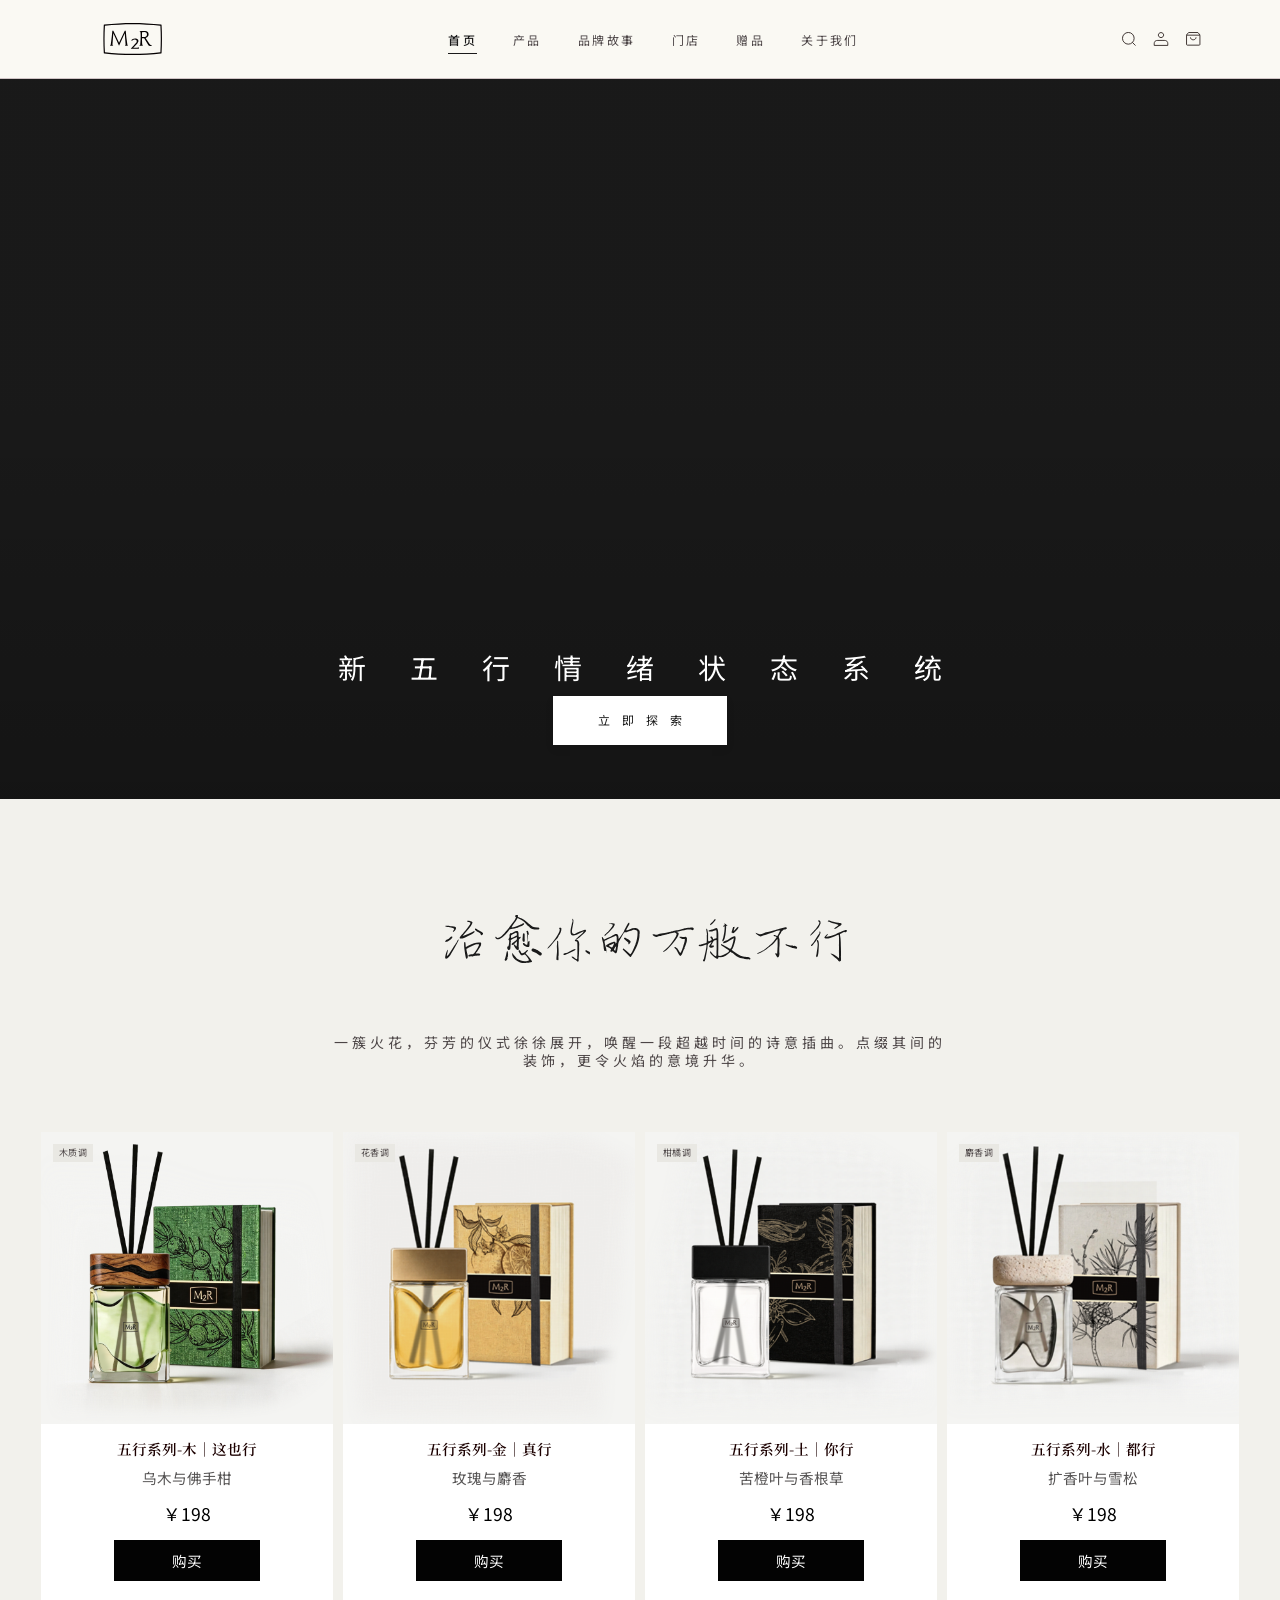
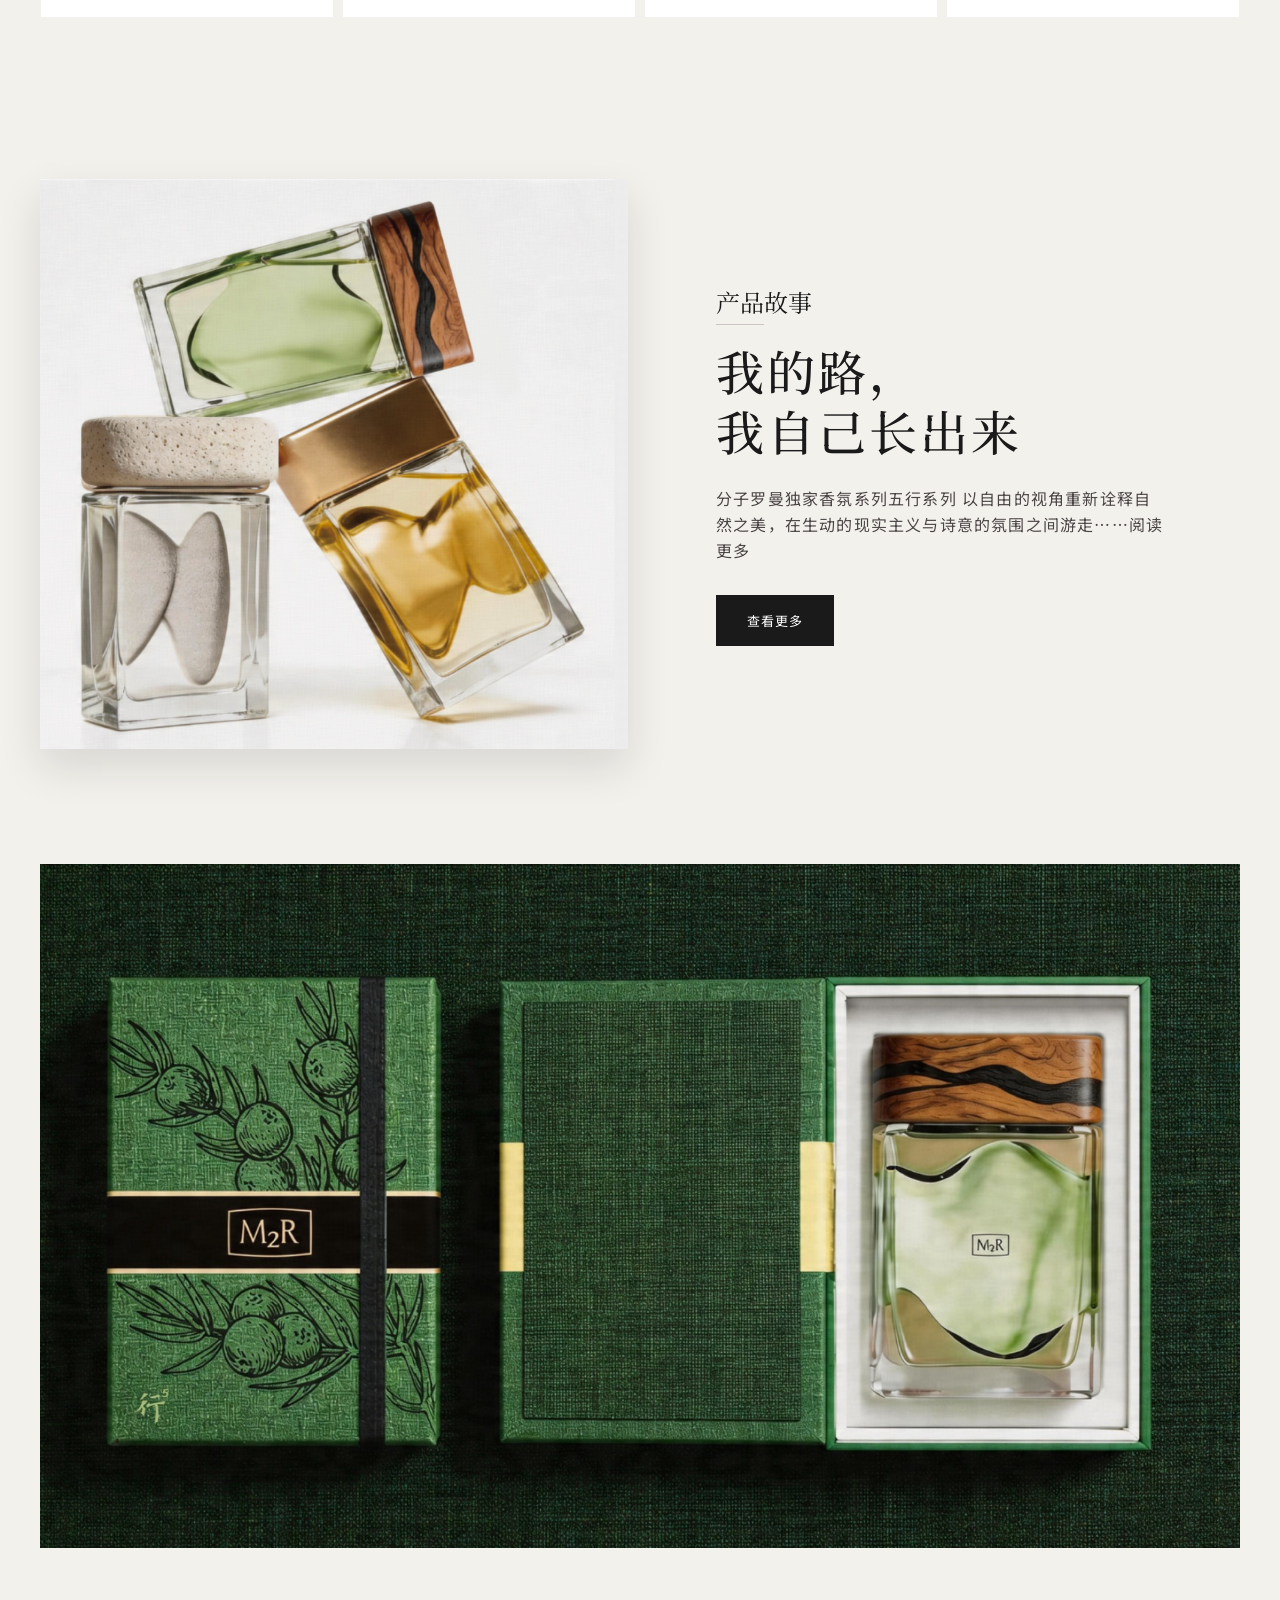
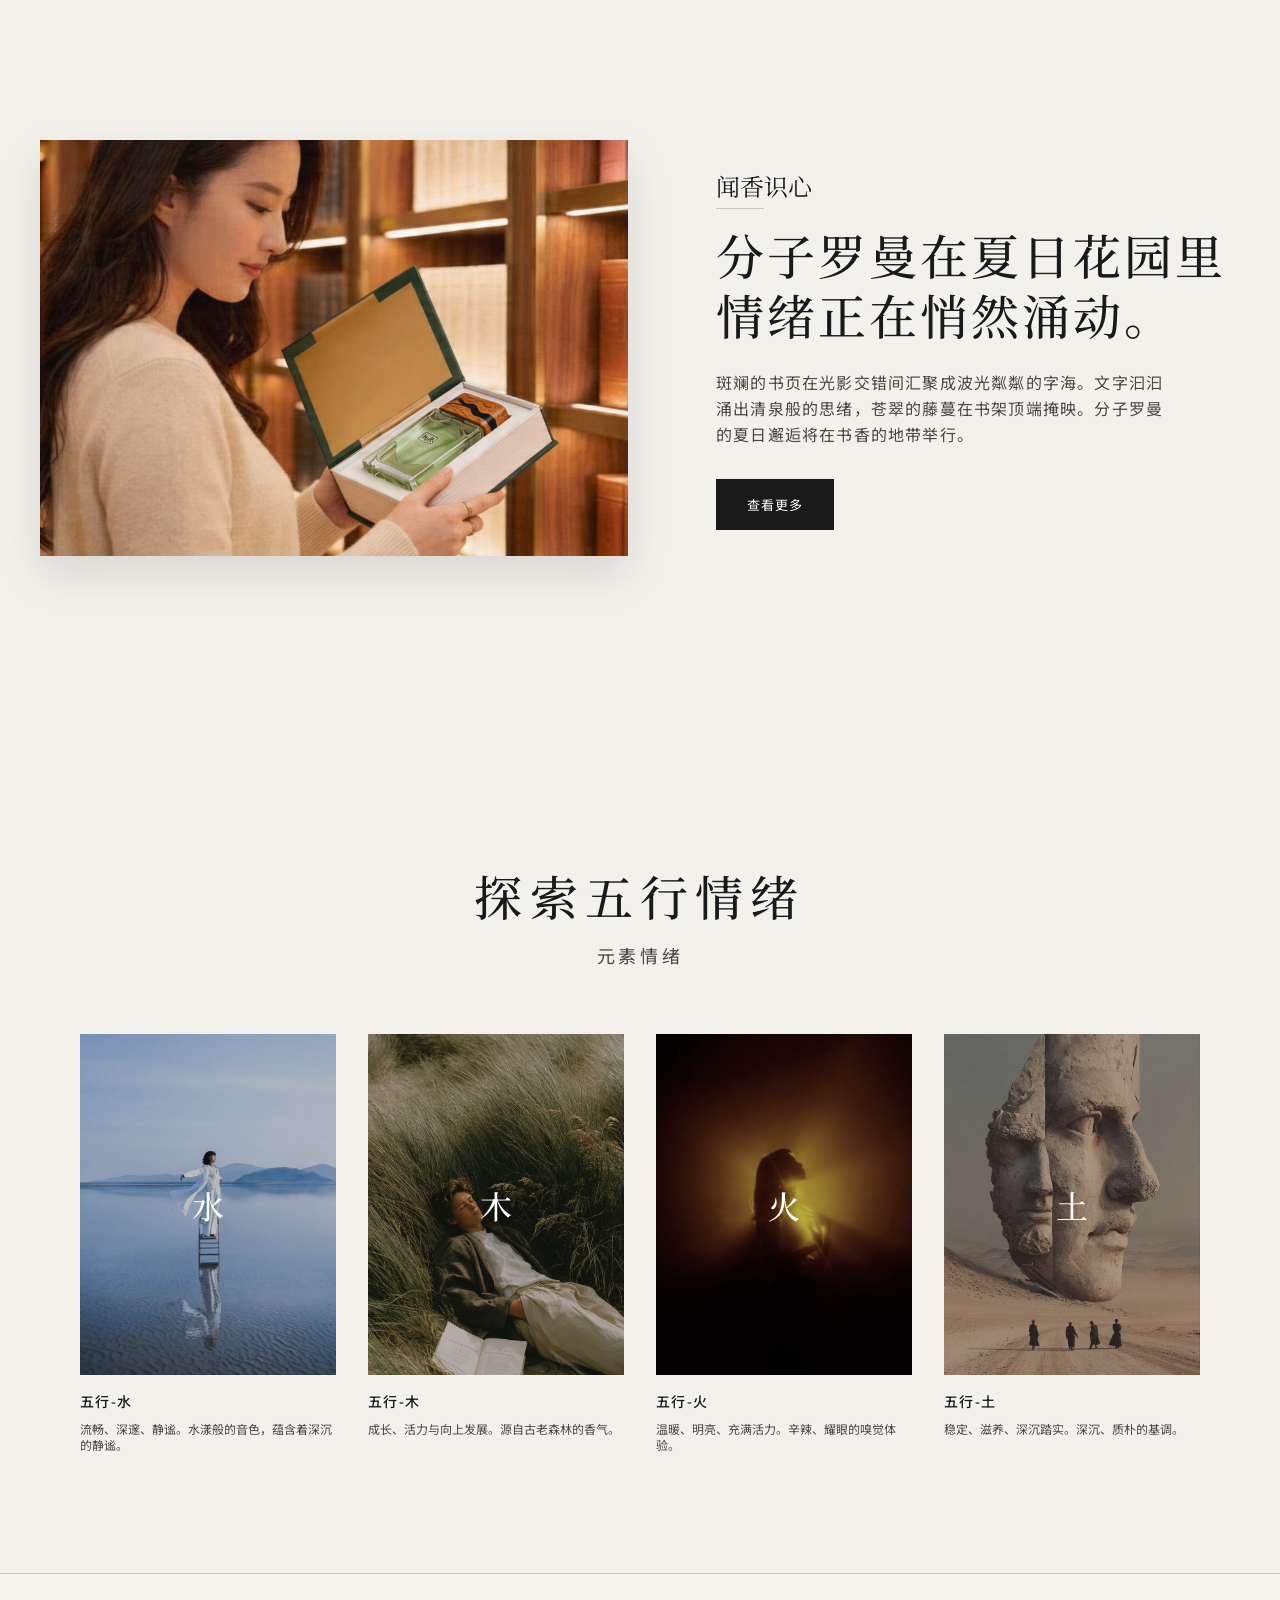
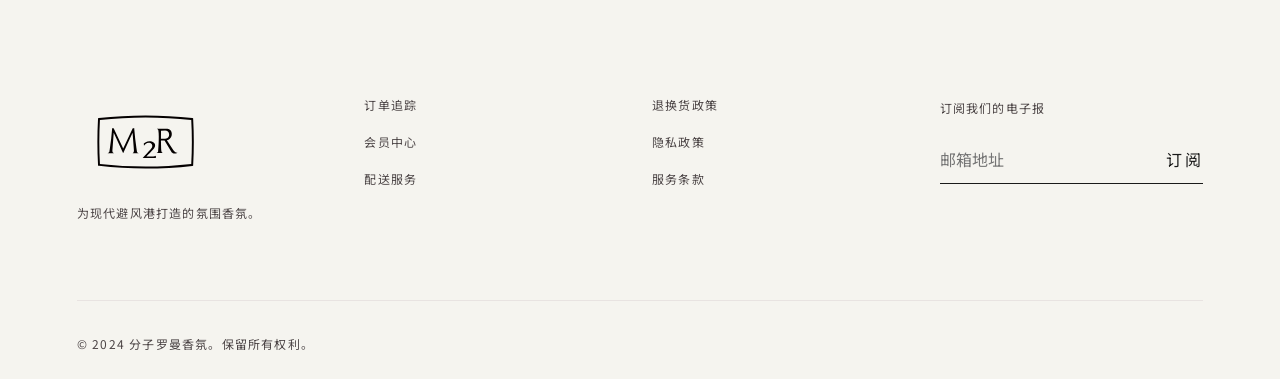
==== commit 407ded71: "chore: deploy details and clean unused assets" ====
--- a/index.html
+++ b/index.html
@@ -83,7 +83,7 @@
     </section>
 
     <section class="figma-story-split" aria-labelledby="story-one-title">
-      <div class="figma-story-image"><img src="assets/figma/home_story.png" alt="分子罗曼产品故事场景" /></div>
+      <div class="figma-story-image"><img src="assets/figma/home_story.jpg" alt="分子罗曼产品故事场景" /></div>
       <div class="figma-story-copy">
         <p>产品故事</p>
         <span></span>
--- a/styles.css
+++ b/styles.css
@@ -1016,18 +1016,25 @@
 }
 
 .figma-detail-hero {
-  display: grid;
-  grid-template-columns: minmax(0, 528px) minmax(0, 528px);
+  display: flex;
+  align-items: center;
+  justify-content: center;
   gap: 64px;
-  min-height: 870px;
-  padding: 0 80px;
-  justify-content: center;
+  max-width: 1280px;
+  margin: 0 auto;
+  padding: 48px 80px 72px;
+  width: 100%;
+  box-sizing: border-box;
 }
 
 .figma-detail-visual {
-  min-height: 870px;
+  width: 549px;
+  height: 549px;
+  flex-shrink: 0;
   overflow: hidden;
   background: #efeee9;
+  border-radius: 2px;
+  position: relative;
 }
 
 .figma-detail-visual img {
@@ -1041,8 +1048,9 @@
   display: flex;
   flex-direction: column;
   justify-content: center;
-  width: min(100%, 432px);
-  padding: 167px 0;
+  width: 528px;
+  height: 644px;
+  box-sizing: border-box;
 }
 
 .figma-breadcrumb {
@@ -1507,19 +1515,22 @@
   }
 
   .figma-detail-hero {
-    grid-template-columns: 1fr;
+    flex-direction: column;
+    align-items: center;
     gap: 36px;
-    min-height: 0;
     padding: 36px var(--pad) 0;
   }
 
   .figma-detail-visual {
-    min-height: clamp(520px, 100vw, 760px);
+    width: min(100%, 549px);
+    height: auto;
+    aspect-ratio: 1 / 1;
   }
 
   .figma-detail-info {
     width: 100%;
-    padding: 0;
+    height: auto;
+    padding: 0 0 48px;
   }
 
   .figma-breadcrumb {
@@ -2480,3 +2491,469 @@
   box-shadow: none;
   transform: scale(0.98);
 }
+
+
+/* ===== Product Carousel ===== */
+.product-carousel {
+  position: relative;
+  width: 100%;
+  height: 100%;
+  overflow: hidden;
+  cursor: pointer;
+}
+
+.carousel-track {
+  display: flex !important;
+  flex-wrap: nowrap !important;
+  width: 100%;
+  height: 100%;
+  transition: transform 500ms cubic-bezier(0.4, 0, 0.2, 1);
+}
+
+.carousel-slide {
+  flex: 0 0 100% !important;
+  width: 100% !important;
+  height: 100% !important;
+  overflow: hidden;
+  display: block;
+}
+
+.carousel-slide img {
+  width: 100% !important;
+  height: 100% !important;
+  object-fit: cover !important;
+  mix-blend-mode: multiply;
+  pointer-events: none;
+}
+
+.carousel-prev,
+.carousel-next {
+  position: absolute;
+  top: 50%;
+  z-index: 2;
+  display: flex;
+  align-items: center;
+  justify-content: center;
+  width: 44px;
+  height: 44px;
+  padding: 0;
+  border: 0;
+  border-radius: 50%;
+  background: rgba(255, 255, 255, 0.72);
+  backdrop-filter: blur(8px);
+  color: #1a1a1a;
+  font-size: 24px;
+  line-height: 1;
+  cursor: pointer;
+  transform: translateY(-50%);
+  opacity: 0;
+  transition: opacity 220ms ease, background 180ms ease, transform 180ms ease;
+}
+
+.product-carousel:hover .carousel-prev,
+.product-carousel:hover .carousel-next {
+  opacity: 1;
+}
+
+.carousel-prev:hover,
+.carousel-next:hover {
+  background: rgba(255, 255, 255, 0.95);
+  transform: translateY(-50%) scale(1.08);
+}
+
+.carousel-prev:active,
+.carousel-next:active {
+  transform: translateY(-50%) scale(0.95);
+}
+
+.carousel-prev {
+  left: 16px;
+}
+
+.carousel-next {
+  right: 16px;
+}
+
+.carousel-prev svg,
+.carousel-next svg,
+.lightbox-prev svg,
+.lightbox-next svg {
+  display: block;
+}
+
+.carousel-counter {
+  position: absolute;
+  right: 24px;
+  bottom: 24px;
+  z-index: 2;
+  display: flex;
+  align-items: center;
+  justify-content: center;
+  min-width: 50px;
+  height: 28px;
+  padding: 0 10px;
+  background: #fff;
+  color: #000;
+  font-family: var(--serif);
+  font-size: 16px;
+  line-height: 28px;
+}
+
+
+/* ===== Lightbox / Zoom ===== */
+.lightbox-overlay {
+  position: fixed;
+  inset: 0;
+  z-index: 9999;
+  display: flex;
+  align-items: center;
+  justify-content: center;
+  background: rgba(0, 0, 0, 0.92);
+  backdrop-filter: blur(12px);
+  opacity: 0;
+  visibility: hidden;
+  transition: opacity 320ms ease, visibility 320ms ease;
+}
+
+.lightbox-overlay.is-active {
+  opacity: 1;
+  visibility: visible;
+}
+
+.lightbox-stage {
+  position: relative;
+  display: flex;
+  align-items: center;
+  justify-content: center;
+  width: 90vw;
+  height: 85vh;
+}
+
+.lightbox-stage img {
+  max-width: 100%;
+  max-height: 100%;
+  object-fit: contain;
+  border-radius: 2px;
+  transform: scale(0.92);
+  transition: transform 400ms cubic-bezier(0.4, 0, 0.2, 1);
+}
+
+.lightbox-overlay.is-active .lightbox-stage img {
+  transform: scale(1);
+}
+
+.lightbox-close {
+  position: absolute;
+  top: 24px;
+  right: 28px;
+  z-index: 10;
+  display: flex;
+  align-items: center;
+  justify-content: center;
+  width: 48px;
+  height: 48px;
+  padding: 0;
+  border: 0;
+  border-radius: 50%;
+  background: rgba(255, 255, 255, 0.12);
+  color: #fff;
+  font-size: 28px;
+  cursor: pointer;
+  transition: background 180ms ease, transform 180ms ease;
+}
+
+.lightbox-close:hover {
+  background: rgba(255, 255, 255, 0.25);
+  transform: scale(1.1);
+}
+
+.lightbox-prev,
+.lightbox-next {
+  position: absolute;
+  top: 50%;
+  z-index: 10;
+  display: flex;
+  align-items: center;
+  justify-content: center;
+  width: 52px;
+  height: 52px;
+  padding: 0;
+  border: 0;
+  border-radius: 50%;
+  background: rgba(255, 255, 255, 0.12);
+  color: #fff;
+  font-size: 30px;
+  cursor: pointer;
+  transform: translateY(-50%);
+  transition: background 180ms ease, transform 180ms ease;
+}
+
+.lightbox-prev:hover,
+.lightbox-next:hover {
+  background: rgba(255, 255, 255, 0.25);
+}
+
+.lightbox-prev {
+  left: 20px;
+}
+
+.lightbox-next {
+  right: 20px;
+}
+
+.lightbox-counter {
+  position: absolute;
+  bottom: 28px;
+  left: 50%;
+  z-index: 10;
+  padding: 6px 18px;
+  background: rgba(255, 255, 255, 0.15);
+  border-radius: 20px;
+  color: #fff;
+  font-family: var(--serif);
+  font-size: 16px;
+  letter-spacing: 0.05em;
+  transform: translateX(-50%);
+}
+
+
+/* ===== Quote Icon ===== */
+.figma-story-band span .quote-icon {
+  display: block;
+  width: 22.5px;
+  height: 30px;
+  opacity: 0.6;
+}
+
+.figma-story-band span {
+  display: flex;
+  justify-content: center;
+  font-size: 0;
+}
+
+
+/* ===== 10 Page Section ===== */
+.figma-ten-page {
+  width: 100%;
+  overflow: hidden;
+}
+
+.figma-ten-page img {
+  width: 100%;
+  min-height: 400px;
+  object-fit: cover;
+}
+
+
+/* ===== Scene Section ===== */
+.figma-scene-section {
+  padding: 80px 40px;
+  overflow: hidden;
+  background: var(--bg);
+}
+
+.figma-scene-row {
+  display: flex;
+  gap: 21px;
+  justify-content: center;
+  width: min(100%, 1200px);
+  margin: 0 auto;
+}
+
+.figma-scene-card {
+  flex: 0 0 202px;
+  display: flex;
+  flex-direction: column;
+  align-items: center;
+}
+
+.figma-scene-img {
+  width: 202px;
+  height: 232px;
+  overflow: hidden;
+  border-radius: 50% 50% 0 0 / 43.53% 43.53% 0 0; /* Perfect arch shape scale-independent */
+}
+
+.figma-scene-img img {
+  width: 100%;
+  height: 100%;
+  object-fit: cover;
+  transition: transform 600ms cubic-bezier(0.25, 1, 0.5, 1);
+}
+
+.figma-scene-card:hover .figma-scene-img img {
+  transform: scale(1.06);
+}
+
+.figma-scene-card p {
+  margin: 0;
+  margin-top: 14px;
+  width: 100%;
+  display: flex;
+  align-items: center;
+  justify-content: center;
+  color: var(--ink);
+  font-family: var(--sans);
+  font-size: 14px;
+  text-align: center;
+  font-weight: 300;
+}
+
+/* ===== Specifications Section ===== */
+.figma-specs-container {
+  max-width: 680px;
+  margin: 90px auto 10px;
+  display: grid;
+  grid-template-columns: 1fr 1fr;
+  column-gap: 80px;
+  row-gap: 16px;
+  font-family: var(--sans);
+  font-size: 14px;
+  line-height: 1.6;
+  padding: 0 20px;
+}
+
+.figma-specs-column {
+  display: flex;
+  flex-direction: column;
+  gap: 16px;
+}
+
+.figma-spec-item {
+  display: flex;
+  justify-content: flex-start;
+  align-items: baseline;
+  color: var(--muted); /* #4c4546 */
+}
+
+.figma-spec-label {
+  min-width: 75px;
+  font-weight: 300;
+}
+
+.figma-spec-value {
+  font-weight: 300;
+}
+
+
+/* ===== Updated Notes Section Title ===== */
+.figma-notes-section {
+  background: #fff;
+}
+
+
+/* ===== SR Only ===== */
+.sr-only {
+  position: absolute;
+  width: 1px;
+  height: 1px;
+  padding: 0;
+  margin: -1px;
+  overflow: hidden;
+  clip: rect(0, 0, 0, 0);
+  white-space: nowrap;
+  border: 0;
+}
+
+
+/* ===== Responsive Carousel & Lightbox ===== */
+@media (max-width: 980px) {
+  .figma-scene-row {
+    flex-wrap: wrap;
+    gap: 16px;
+    justify-content: center;
+  }
+
+  .figma-scene-card {
+    flex: 0 0 calc(33.333% - 12px);
+    min-width: 140px;
+  }
+
+  .figma-scene-img {
+    width: 100%;
+    height: auto;
+    aspect-ratio: 202 / 232;
+  }
+
+  .figma-ten-page img {
+    min-height: 300px;
+  }
+
+  .carousel-prev,
+  .carousel-next {
+    opacity: 0.7;
+    width: 36px;
+    height: 36px;
+    font-size: 20px;
+  }
+
+  .lightbox-prev,
+  .lightbox-next {
+    width: 40px;
+    height: 40px;
+    font-size: 24px;
+  }
+
+  .lightbox-prev {
+    left: 12px;
+  }
+
+  .lightbox-next {
+    right: 12px;
+  }
+
+  .figma-specs-container {
+    grid-template-columns: 1fr;
+    row-gap: 16px;
+    column-gap: 0;
+    max-width: 480px;
+    margin-top: 60px;
+    padding: 0 20px;
+  }
+}
+
+@media (max-width: 560px) {
+  .figma-scene-section {
+    padding: 36px 20px;
+  }
+
+  .figma-scene-row {
+    flex-wrap: nowrap;
+    overflow-x: auto;
+    -webkit-overflow-scrolling: touch;
+    scroll-snap-type: x mandatory;
+    justify-content: flex-start;
+    gap: 14px;
+    padding-bottom: 8px;
+  }
+
+  .figma-scene-card {
+    flex: 0 0 160px;
+    scroll-snap-align: start;
+  }
+
+  .figma-scene-img {
+    width: 160px;
+    height: 184px;
+  }
+
+  .carousel-counter {
+    right: 14px;
+    bottom: 14px;
+    font-size: 14px;
+    min-width: 42px;
+    height: 24px;
+  }
+
+  .lightbox-close {
+    top: 16px;
+    right: 16px;
+    width: 40px;
+    height: 40px;
+    font-size: 22px;
+  }
+
+  .figma-ten-page img {
+    min-height: 200px;
+  }
+}
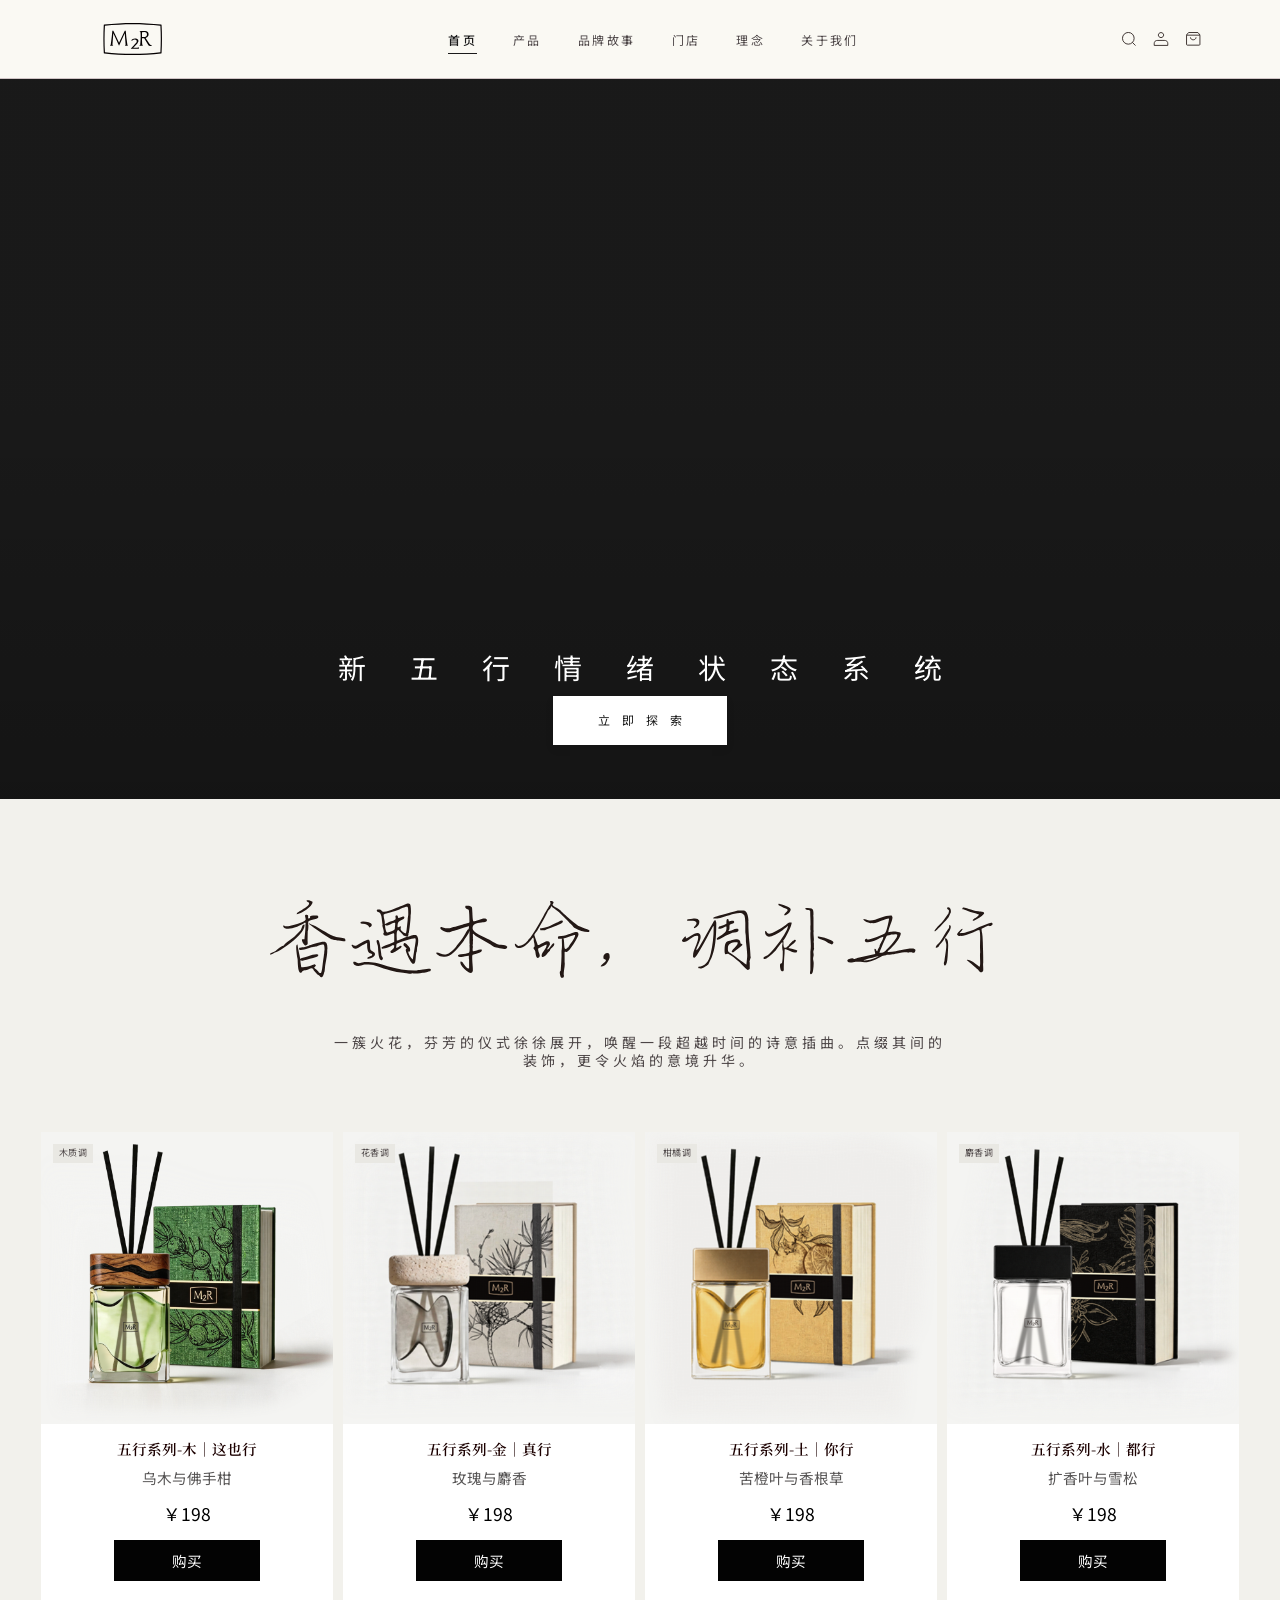
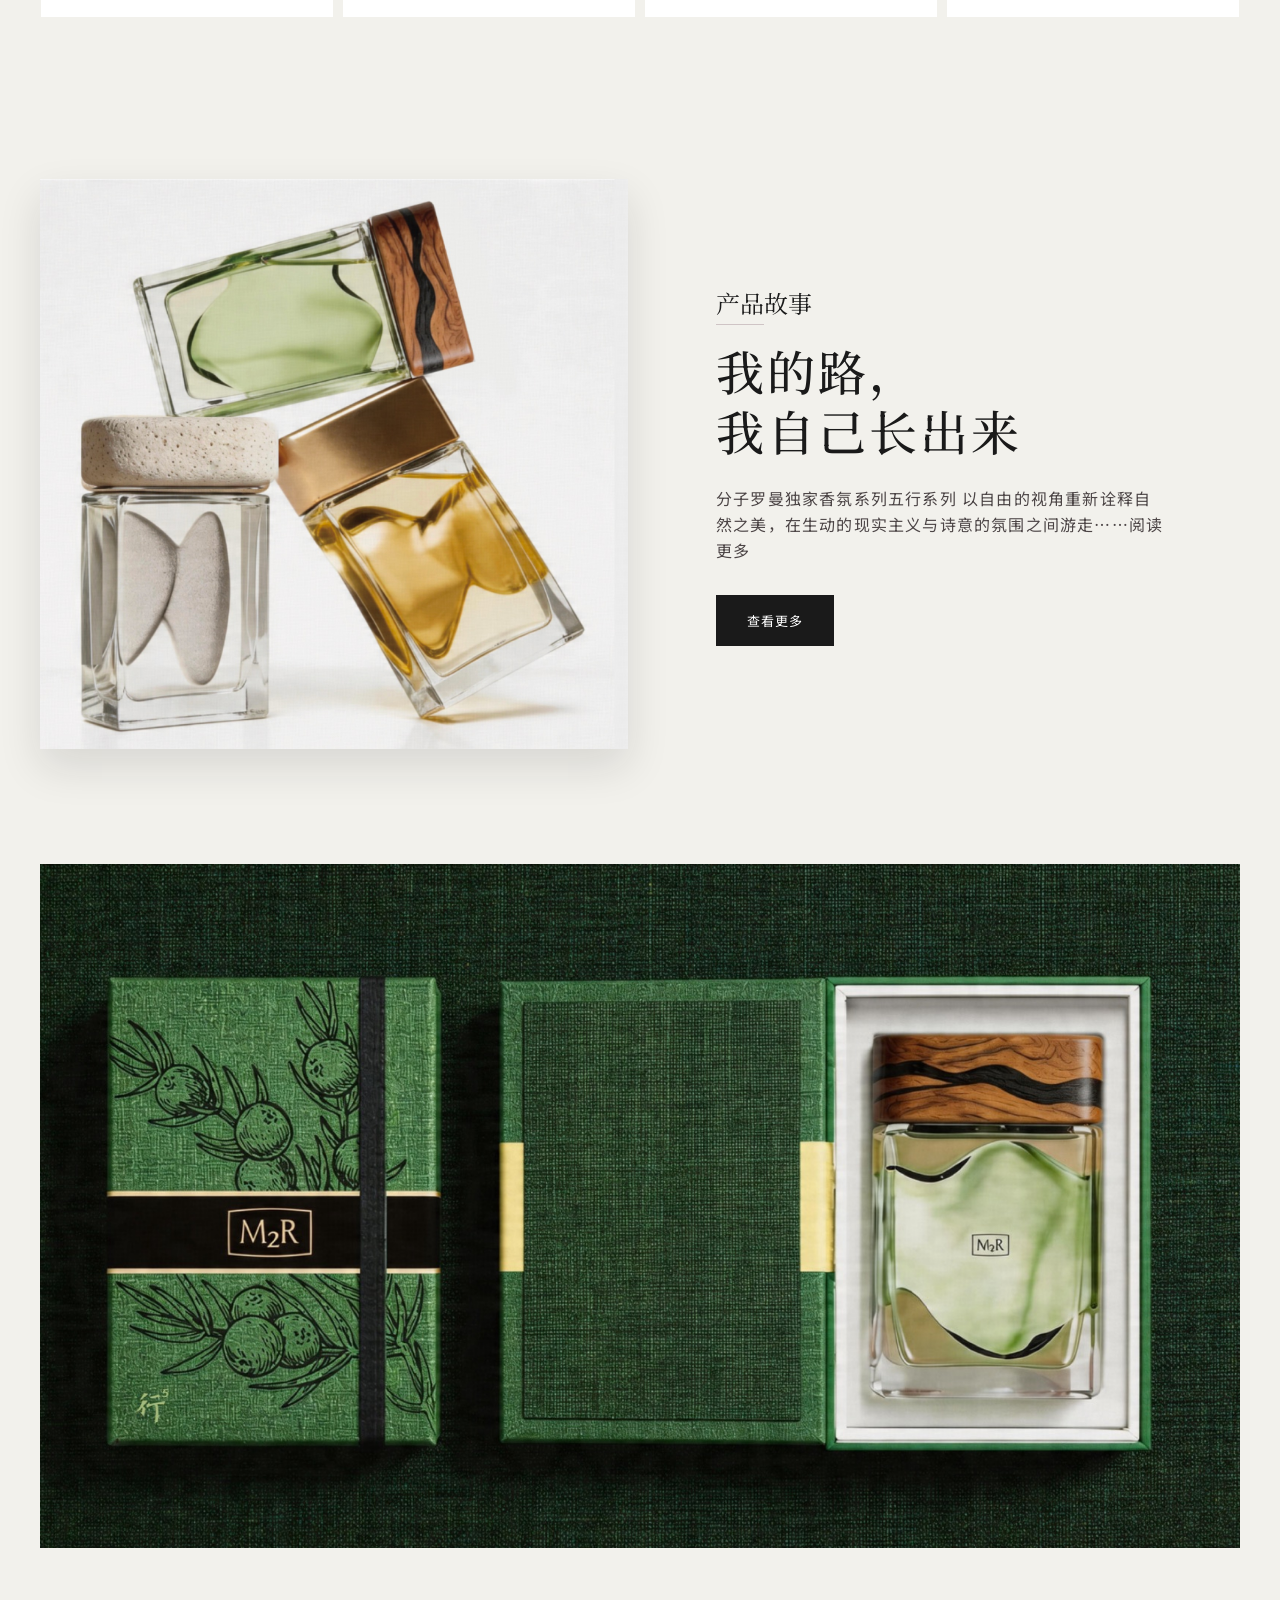
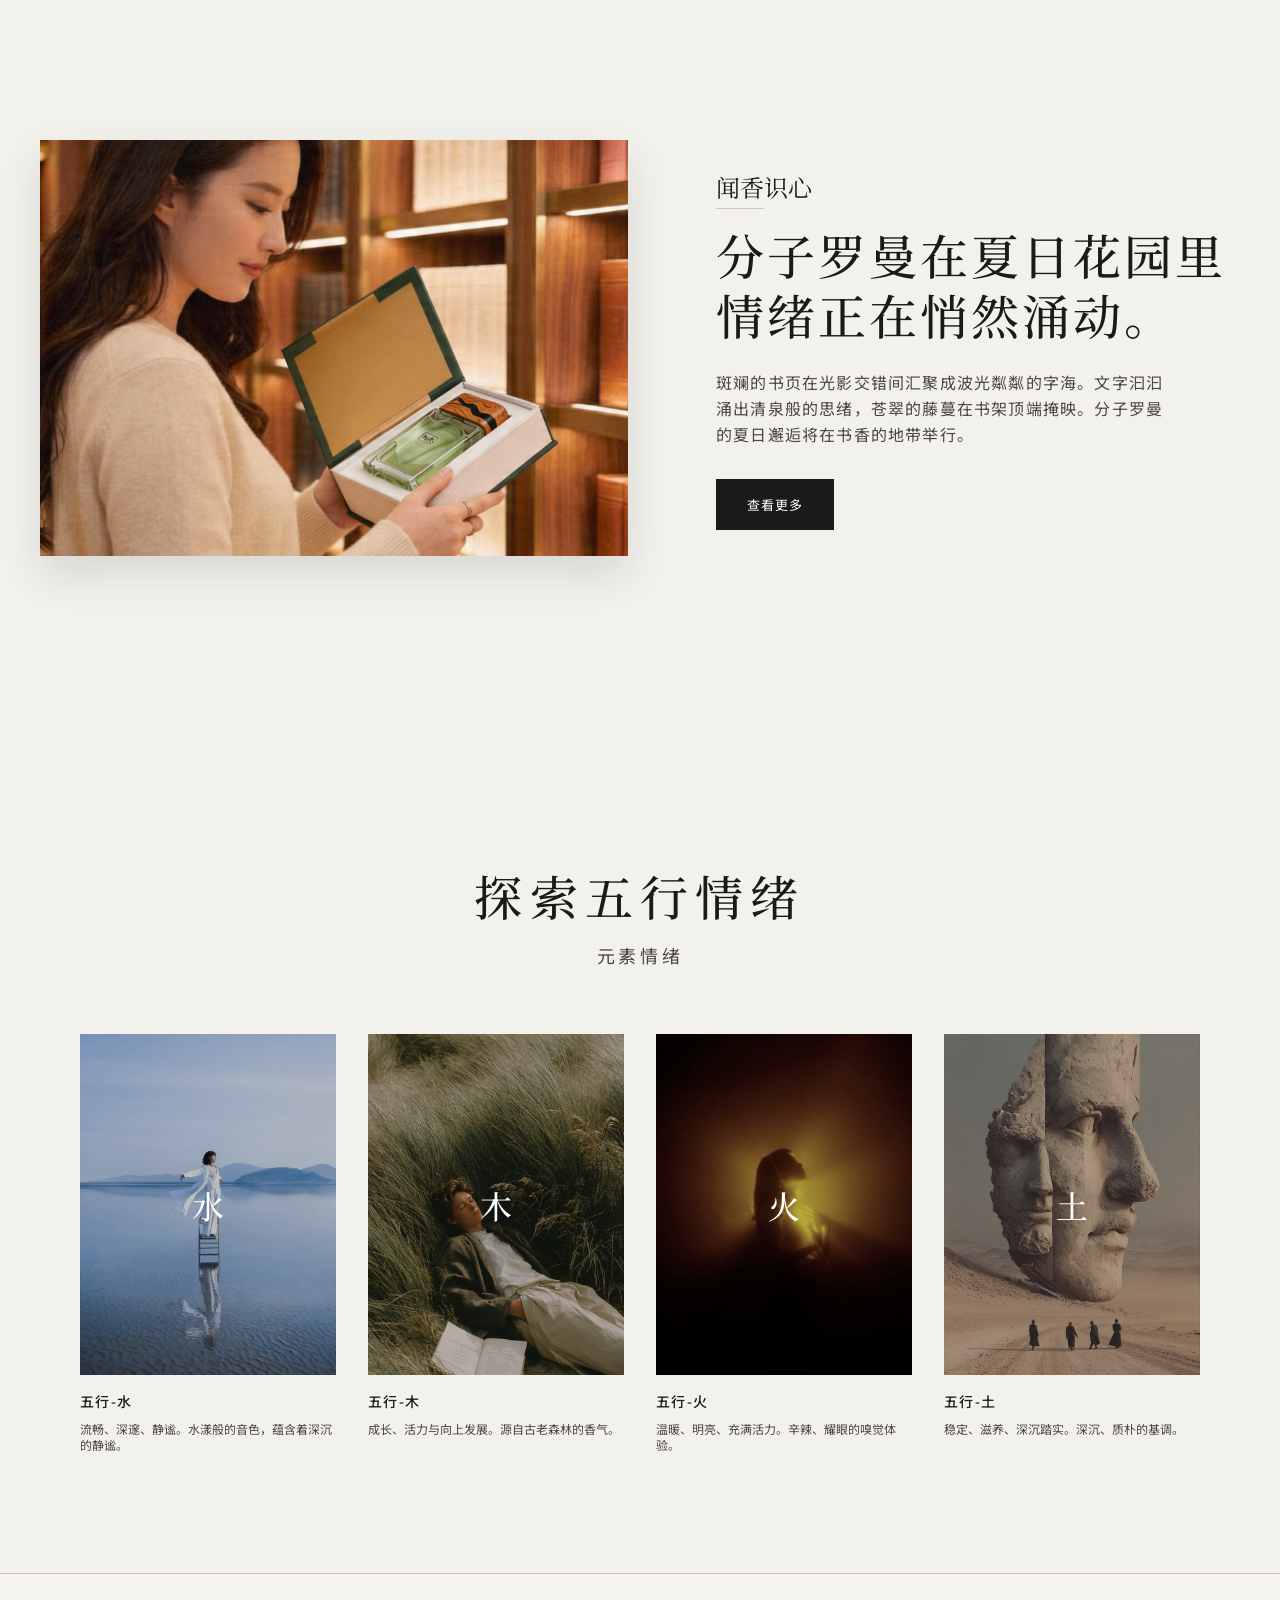
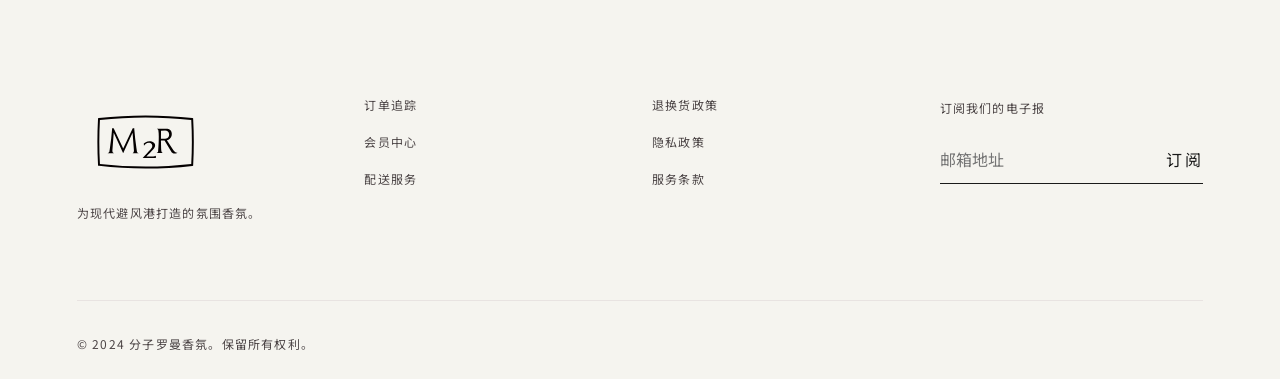
==== commit 2c3f53fd: "feat: replace homepage slogan text with slogan.svg & update assets" ====
--- a/index.html
+++ b/index.html
@@ -25,15 +25,7 @@
     <section class="figma-home-products" aria-labelledby="home-products-title">
       <div class="figma-home-heading">
         <h2 id="home-products-title" class="handwriting-title" aria-label="治愈你的万般不行">
-          <svg id="homeSignatureSvg" class="home-signature" viewBox="0 0 342.23 117.11" role="img" aria-hidden="true">
-            <defs>
-              <mask id="homeWriteMask" maskUnits="userSpaceOnUse">
-                <rect width="342.23" height="117.11" fill="black" />
-                <g id="homeMaskStrokes" fill="none" stroke="white" stroke-linecap="round" stroke-linejoin="round"></g>
-              </mask>
-            </defs>
-            <g id="homeWrittenText" class="home-written-text" mask="url(#homeWriteMask)"></g>
-          </svg>
+          <img src="assets/figma/slogan.svg" alt="治愈你的万般不行" class="home-signature" style="object-fit: contain;" />
         </h2>
         <p>一簇火花，芬芳的仪式徐徐展开，唤醒一段超越时间的诗意插曲。点缀其间的装饰，更令火焰的意境升华。</p>
       </div>
--- a/styles.css
+++ b/styles.css
@@ -1772,8 +1772,9 @@
 }
 
 .handwriting-title {
-  width: min(100%, 1042px);
-  height: 188px;
+  width: min(100%, 798px);
+  height: auto;
+  aspect-ratio: 481.24 / 113.39;
 }
 
 .home-signature {
@@ -2957,3 +2958,5 @@
     min-height: 200px;
   }
 }
+
+/* Deploy trigger: 2026-05-22T00:25:00 */
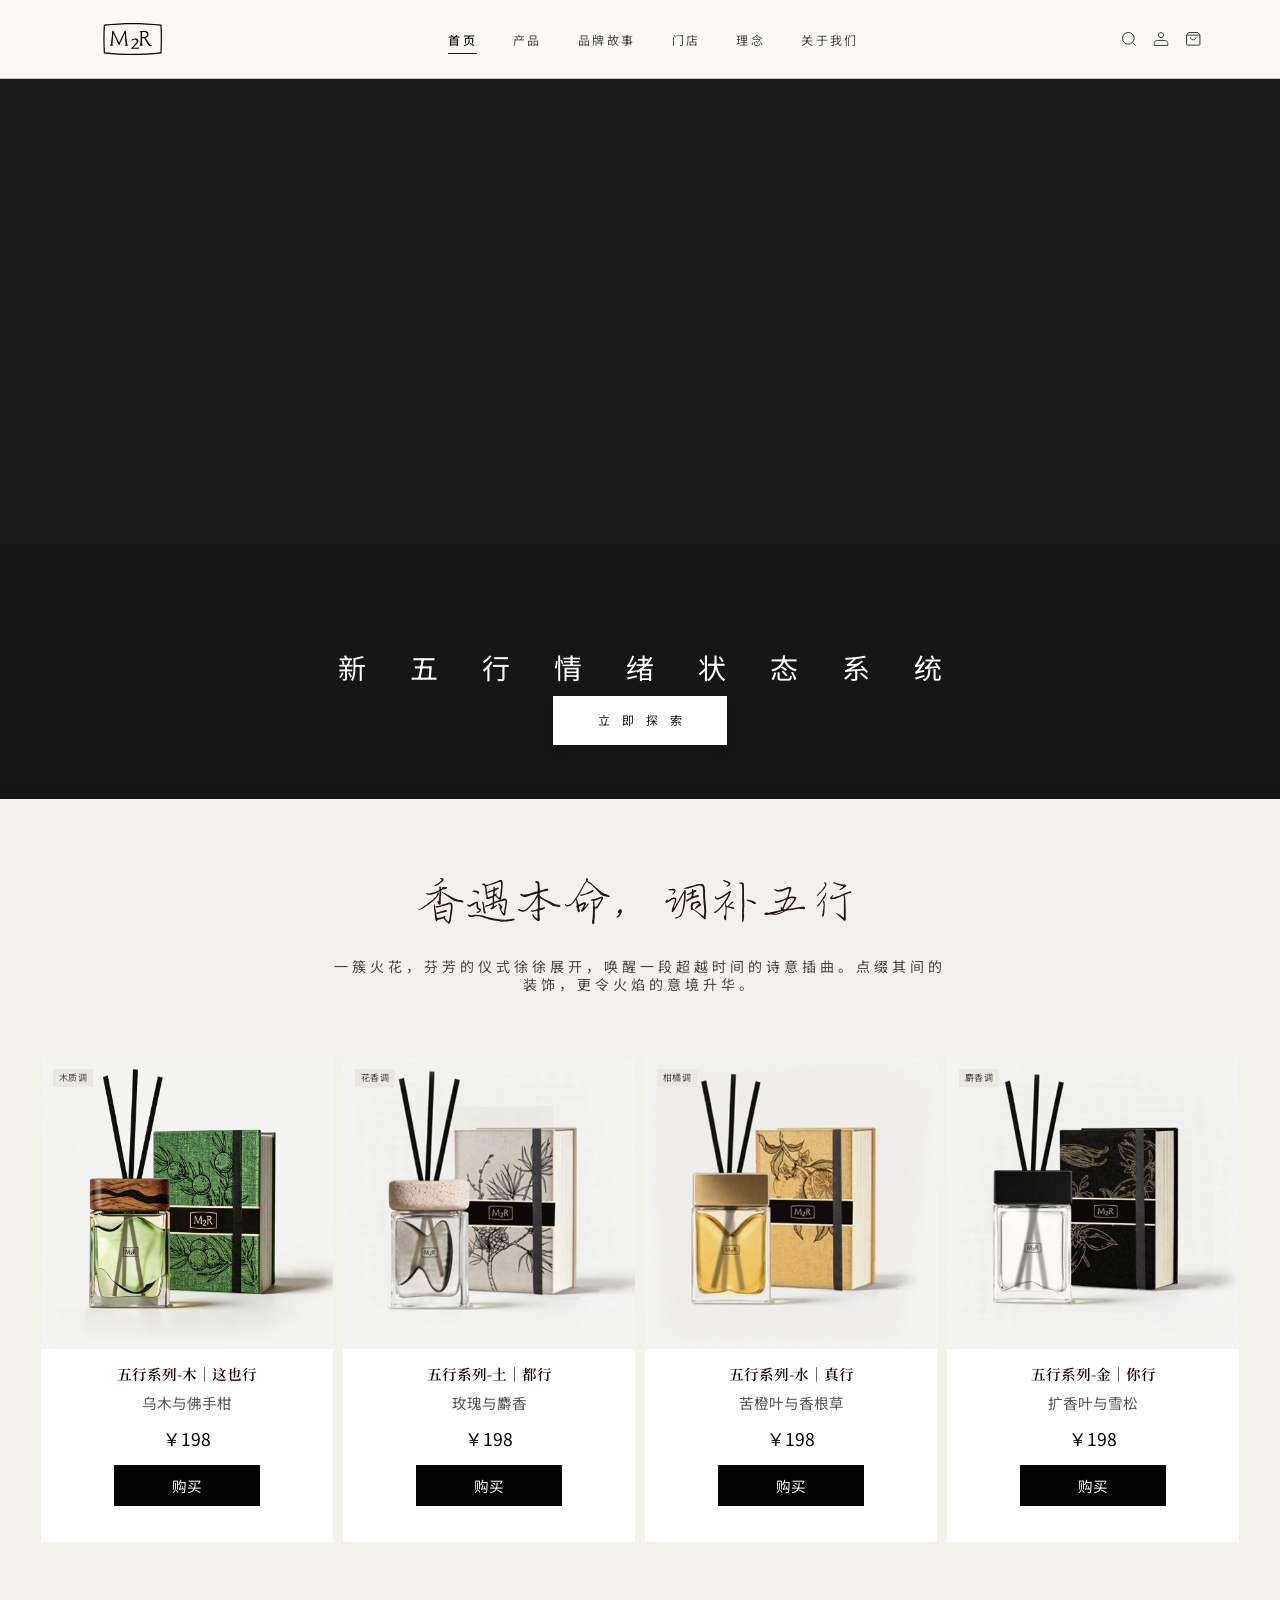
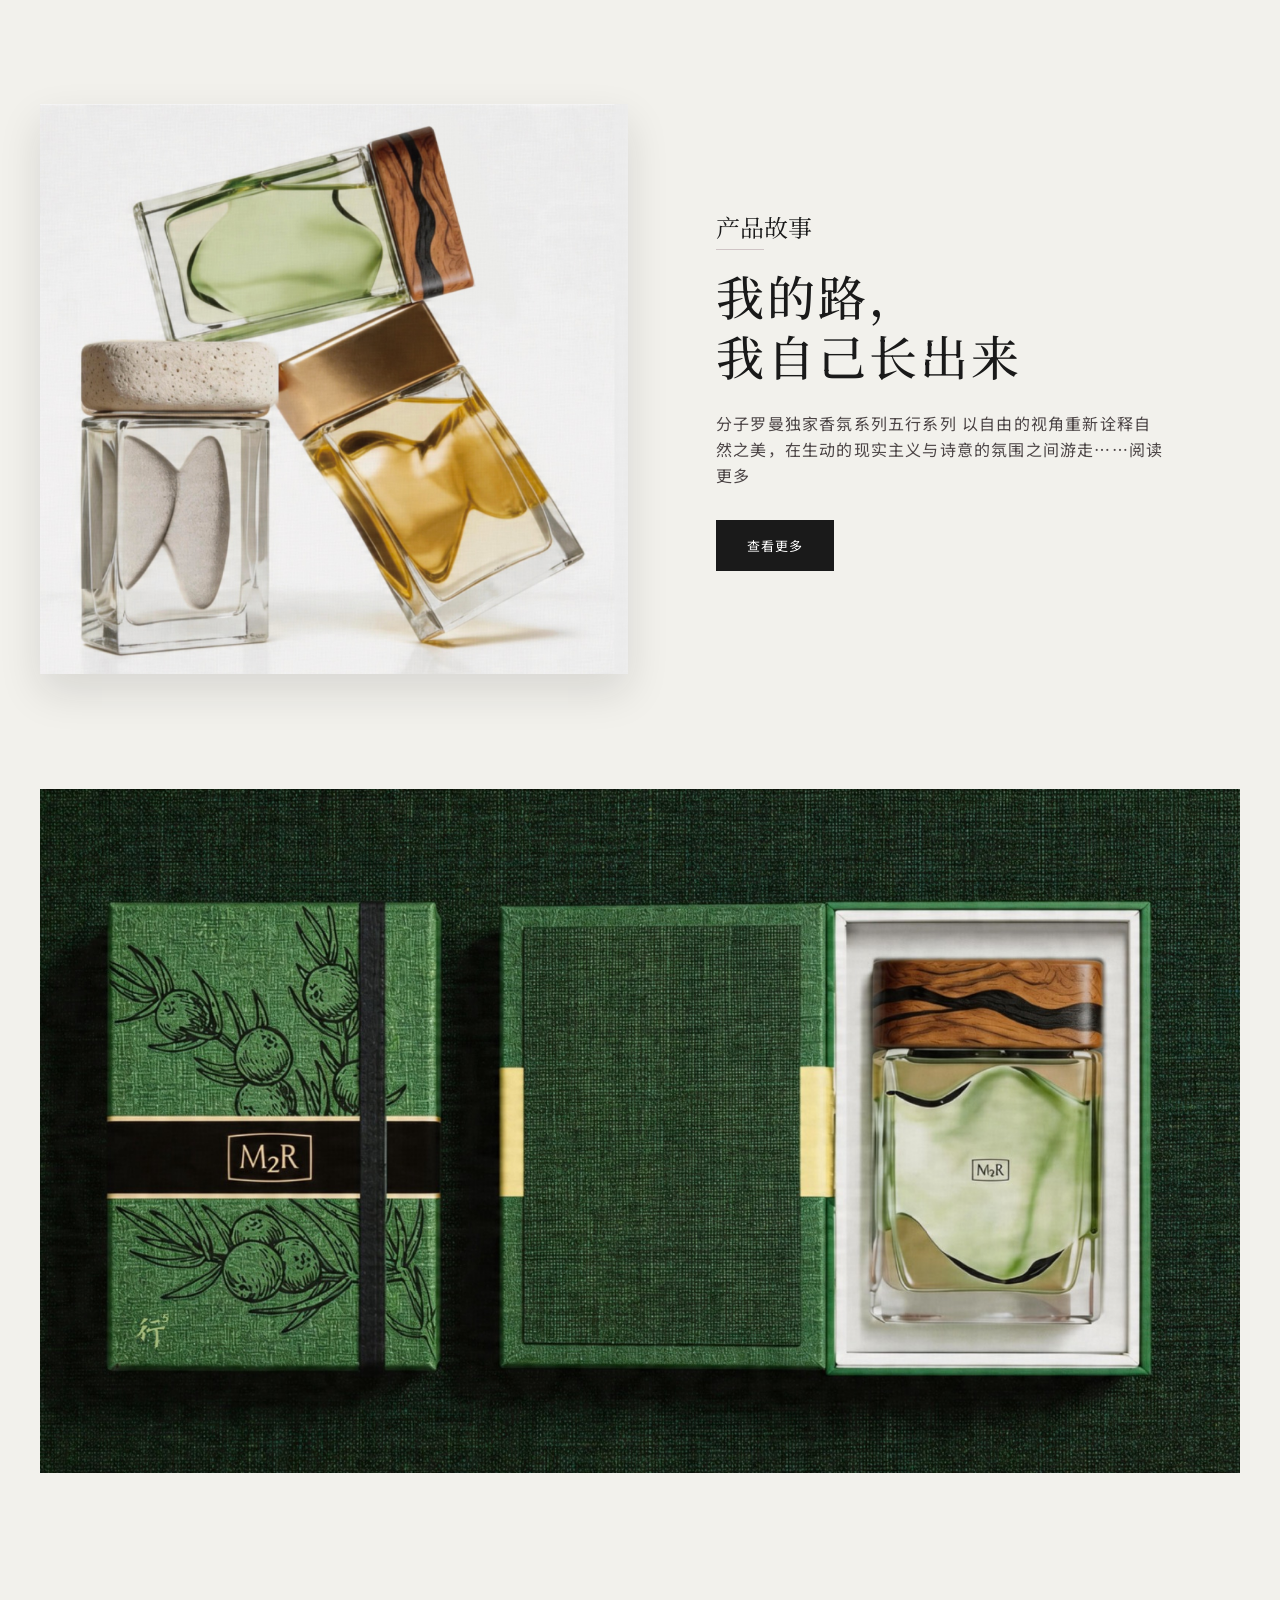
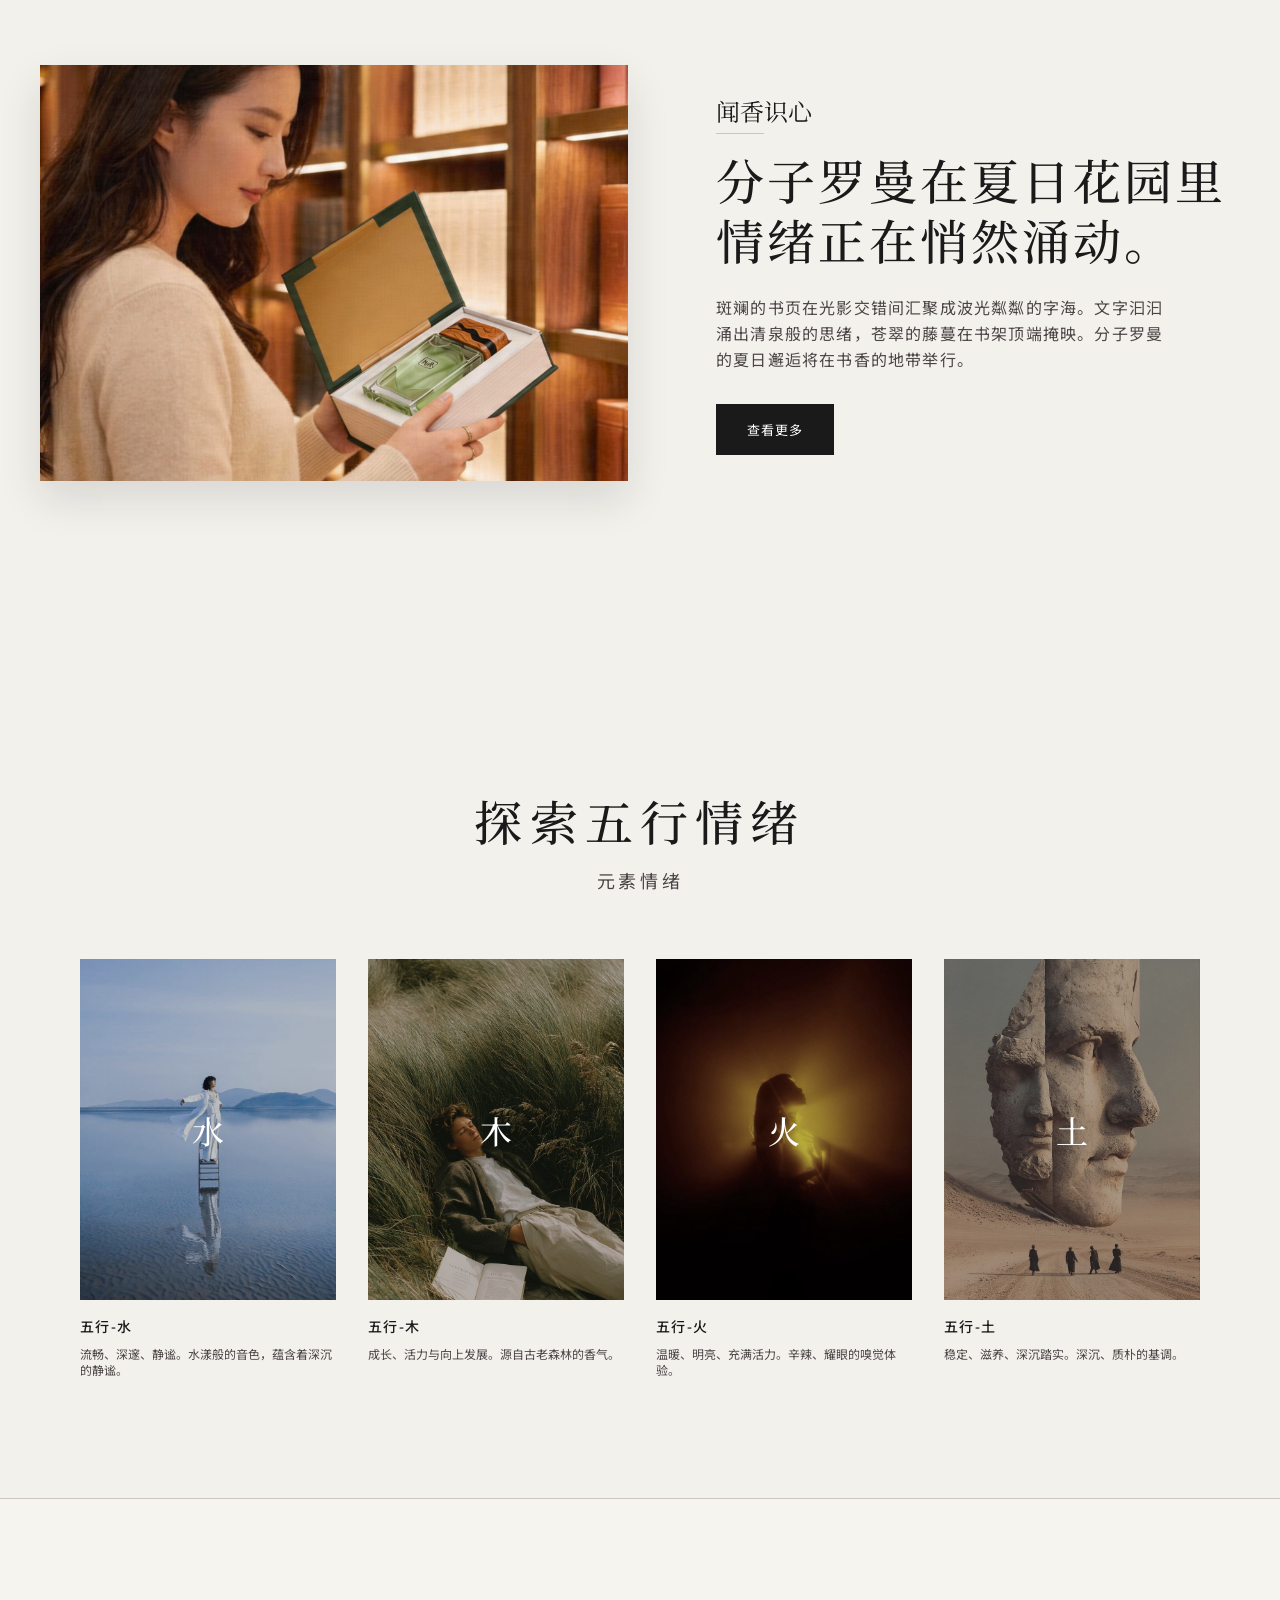
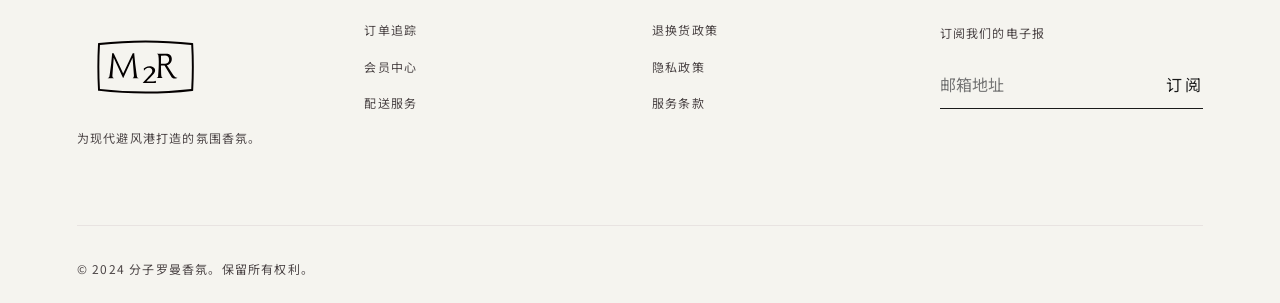
==== commit 0d7d880f: "content: update product names in index.html" ====
--- a/index.html
+++ b/index.html
@@ -44,7 +44,7 @@
           <a href="product-detail.html">
             <div class="figma-home-product-image"><img src="assets/figma/home_product_gold.png" alt="五行系列金真行" /></div>
             <span>花香调</span>
-            <h3>五行系列-金｜真行</h3>
+            <h3>五行系列-土｜都行</h3>
             <p>玫瑰与麝香</p>
             <strong>￥198</strong>
             <b>购买</b>
@@ -55,7 +55,7 @@
             <div class="figma-home-product-image"><img src="assets/figma/home_product_earth.png" alt="五行系列土膏松韵土你行" />
             </div>
             <span>柑橘调</span>
-            <h3>五行系列-土｜你行</h3>
+            <h3>五行系列-水｜真行</h3>
             <p>苦橙叶与香根草</p>
             <strong>￥198</strong>
             <b>购买</b>
@@ -65,7 +65,7 @@
           <a href="product-detail.html">
             <div class="figma-home-product-image"><img src="assets/figma/home_product_water.png" alt="五行系列水都行" /></div>
             <span>麝香调</span>
-            <h3>五行系列-水｜都行</h3>
+            <h3>五行系列-金｜你行</h3>
             <p>扩香叶与雪松</p>
             <strong>￥198</strong>
             <b>购买</b>
--- a/styles.css
+++ b/styles.css
@@ -1772,7 +1772,7 @@
 }
 
 .handwriting-title {
-  width: min(100%, 798px);
+  width: min(100%, 479px);
   height: auto;
   aspect-ratio: 481.24 / 113.39;
 }
